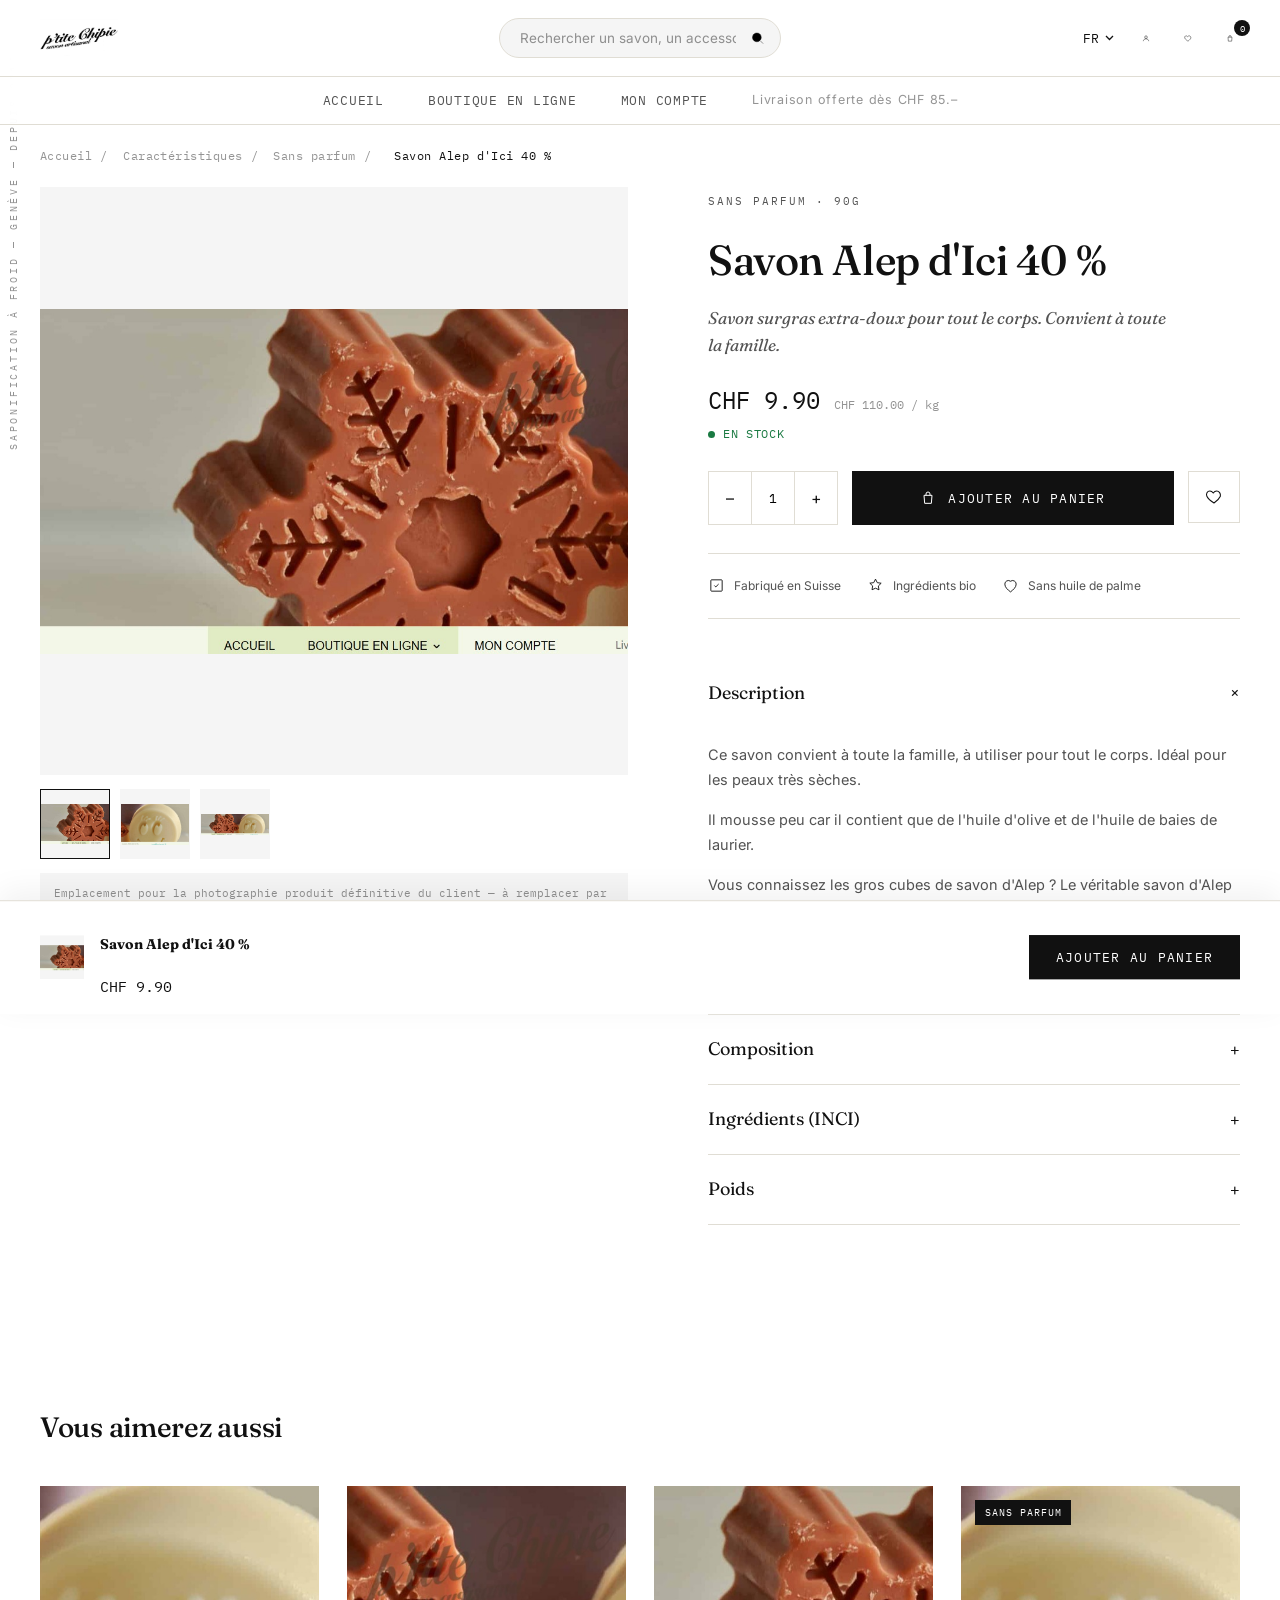
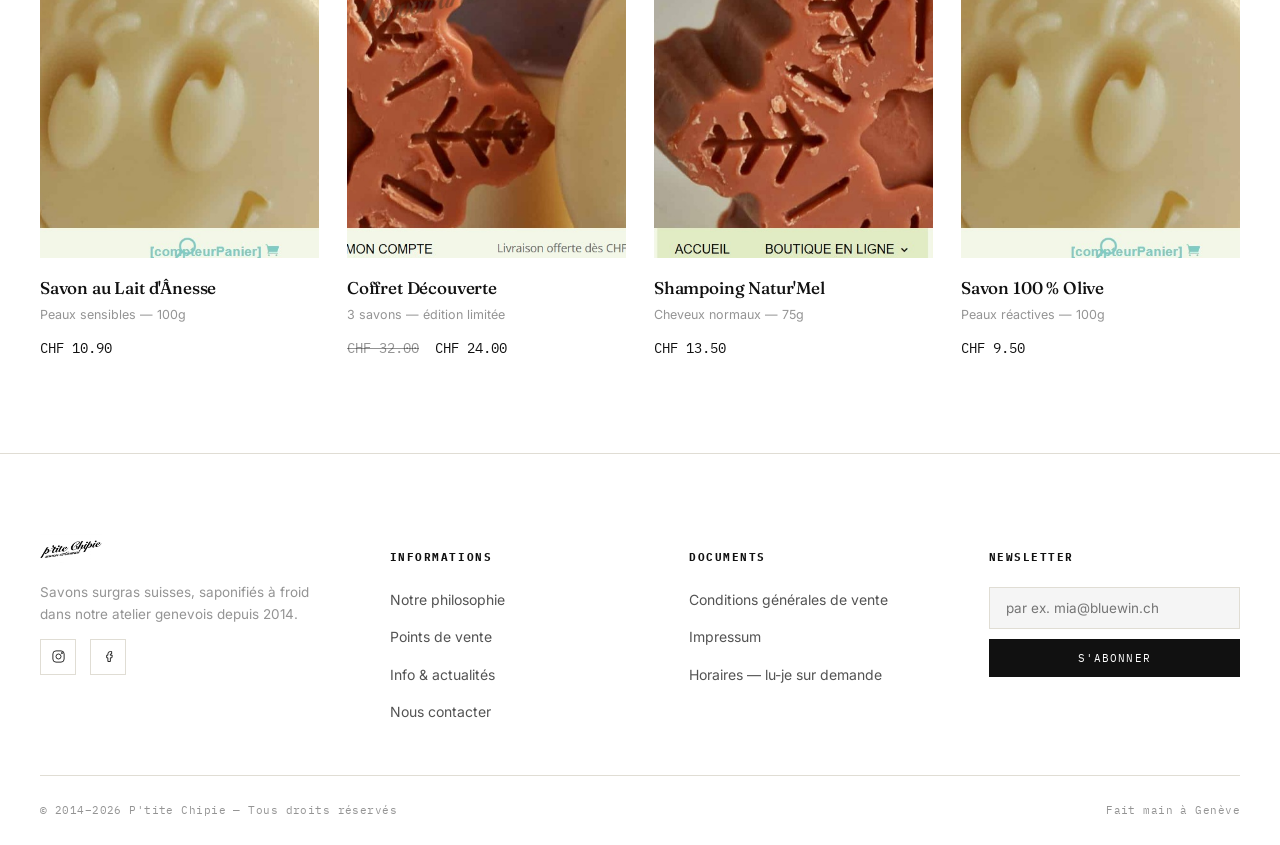
==== produit.html @ 365baeb0 "Add files via upload" ====
<!DOCTYPE html>
<html lang="fr">
<head>
<meta charset="UTF-8">
<meta name="viewport" content="width=device-width, initial-scale=1.0">
<title>Savon Alep d'Ici 40 % — P'tite Chipie</title>
<meta name="description" content="Savon surgras extra-doux pour tout le corps. Saponifié à froid, huile d'olive et huile de baies de laurier biologiques.">
<link rel="preconnect" href="https://fonts.googleapis.com">
<link href="https://fonts.googleapis.com/css2?family=Fraunces:ital,opsz,wght@0,9..144,300;0,9..144,500;0,9..144,600;1,9..144,400;1,9..144,500&family=Inter:wght@300;400;500;600&family=IBM+Plex+Mono:wght@400;500&display=swap" rel="stylesheet">
<link rel="stylesheet" href="style.css">
</head>
<body>

<div class="atelier-rail"><span>Saponification à froid — Genève — Depuis 2014</span></div>

<!-- ============ HEADER ============ -->
<header class="site-header">
  <div class="header-top">
    <a href="index.html" class="logo-link">
      <img src="assets/logo.jpg" alt="P'tite Chipie — savon artisanal">
    </a>

    <div class="header-search">
      <input type="text" placeholder="Rechercher un savon, un accessoire…">
      <svg viewBox="0 0 24 24"><circle cx="11" cy="11" r="7"/><line x1="21" y1="21" x2="16.65" y2="16.65"/></svg>
    </div>

    <div class="header-actions">
      <div class="lang-select">
        <button type="button"><span class="lang-current">FR</span>
          <svg width="9" height="6" viewBox="0 0 9 6" fill="none"><path d="M1 1L4.5 4.5L8 1" stroke="currentColor" stroke-width="1.3"/></svg>
        </button>
        <ul>
          <li><a href="#">FR</a></li>
          <li><a href="#">EN</a></li>
          <li><a href="#">DE</a></li>
        </ul>
      </div>
      <button class="icon-btn" aria-label="Mon compte">
        <svg viewBox="0 0 24 24"><circle cx="12" cy="8" r="4"/><path d="M4 20c0-4.4 3.6-7 8-7s8 2.6 8 7"/></svg>
      </button>
      <button class="icon-btn" aria-label="Liste de souhaits">
        <svg viewBox="0 0 24 24"><path d="M12 20s-7.5-4.5-9.5-9C1 7.5 3 4 6.5 4c2 0 3.5 1.2 4.5 2.6C12 5.2 13.5 4 15.5 4 19 4 21 7.5 20.5 11 18.5 15.5 12 20 12 20z"/></svg>
      </button>
      <button class="icon-btn" aria-label="Panier">
        <svg viewBox="0 0 24 24"><path d="M6 8h12l-1 12H7L6 8z"/><path d="M9 8V6a3 3 0 0 1 6 0v2"/></svg>
        <span class="cart-count">0</span>
      </button>
    </div>
  </div>

  <nav class="header-nav">
    <ul>
      <li><a href="index.html">Accueil</a></li>
      <li class="has-dropdown">
        <a href="#">Boutique en ligne</a>
        <div class="dropdown">
          <a href="#">Les savons</a>
          <a href="#">Les accessoires</a>
          <a href="#">Natur'Mel</a>
          <a href="#">Coffrets &amp; bons cadeaux</a>
        </div>
      </li>
      <li><a href="#">Mon compte</a></li>
      <li><a href="#" style="text-transform:none;font-family:var(--sans);color:var(--ink-45)">Livraison offerte dès CHF 85.–</a></li>
    </ul>
  </nav>
</header>

<div class="wrap">
  <div class="breadcrumb">
    <a href="index.html">Accueil</a><span>/</span>
    <a href="#">Caractéristiques</a><span>/</span>
    <a href="#">Sans parfum</a><span>/</span>
    <span style="color:var(--ink)">Savon Alep d'Ici 40 %</span>
  </div>

  <!-- ============ PRODUCT ============ -->
  <div class="pdp">
    <div class="pdp-gallery">
      <div class="pdp-gallery-main">
        <img src="assets/banner_left.jpg" alt="Savon Alep d'Ici 40%">
      </div>
      <div class="pdp-thumbs">
        <button class="active"><img src="assets/banner_left.jpg" alt=""></button>
        <button><img src="assets/banner_right.jpg" alt=""></button>
        <button><img src="assets/banner_full.jpg" alt=""></button>
      </div>
      <p class="small-note" style="margin-top:14px;text-align:left;padding:12px 14px;">Emplacement pour la photographie produit définitive du client — à remplacer par les visuels haute résolution du savon Alep d'Ici 40&nbsp;%.</p>
    </div>

    <div class="pdp-info">
      <span class="eyebrow">Sans parfum · 90g</span>
      <h1 style="margin-top:14px;">Savon Alep d'Ici 40&nbsp;%</h1>
      <p class="pdp-tagline">Savon surgras extra-doux pour tout le corps. Convient à toute la famille.</p>

      <div class="pdp-price-row">
        <span class="pdp-price">CHF 9.90</span>
        <span class="pdp-kg">CHF 110.00 / kg</span>
      </div>
      <div class="pdp-stock"><i></i> En stock</div>

      <div class="qty-row">
        <div class="qty-stepper">
          <button type="button" class="minus" aria-label="Diminuer">–</button>
          <input type="text" value="1" inputmode="numeric" aria-label="Quantité">
          <button type="button" class="plus" aria-label="Augmenter">+</button>
        </div>
        <button class="add-to-cart">
          <svg width="16" height="16" viewBox="0 0 24 24" fill="none" stroke="currentColor" stroke-width="1.5"><path d="M6 8h12l-1 12H7L6 8z"/><path d="M9 8V6a3 3 0 0 1 6 0v2"/></svg>
          Ajouter au panier
        </button>
        <button class="wishlist-btn" aria-label="Ajouter aux favoris">
          <svg viewBox="0 0 24 24"><path d="M12 20s-7.5-4.5-9.5-9C1 7.5 3 4 6.5 4c2 0 3.5 1.2 4.5 2.6C12 5.2 13.5 4 15.5 4 19 4 21 7.5 20.5 11 18.5 15.5 12 20 12 20z"/></svg>
        </button>
      </div>

      <div class="reassurance">
        <div><svg viewBox="0 0 24 24"><rect x="4" y="4" width="16" height="16" rx="1"/><path d="M9 12l2 2 4-4"/></svg> Fabriqué en Suisse</div>
        <div><svg viewBox="0 0 24 24"><path d="M12 3l2.5 5 5.5.8-4 3.9.9 5.4L12 15.8 7.1 18l.9-5.4-4-3.9L9.5 8z"/></svg> Ingrédients bio</div>
        <div><svg viewBox="0 0 24 24"><path d="M12 21c-4-3-8-6.5-8-11a5 5 0 0 1 8-4 5 5 0 0 1 8 4c0 4.5-4 8-8 11z"/></svg> Sans huile de palme</div>
      </div>

      <details class="accordion-item" open>
        <summary>Description<span class="plus">+</span></summary>
        <div class="accordion-body">
          <p>Ce savon convient à toute la famille, à utiliser pour tout le corps. Idéal pour les peaux très sèches.</p>
          <p>Il mousse peu car il contient que de l'huile d'olive et de l'huile de baies de laurier.</p>
          <p>Vous connaissez les gros cubes de savon d'Alep&nbsp;? Le véritable savon d'Alep est issu de la saponification dite au chaudron. Je vous propose un savon «&nbsp;Alep d'ici&nbsp;», qui lui est saponifié à froid et contient toute la glycérine issue de ce mode de fabrication.</p>
        </div>
      </details>

      <details class="accordion-item">
        <summary>Composition<span class="plus">+</span></summary>
        <div class="accordion-body">
          <table>
            <tr><td>Huile d'olive*</td><td>Agriculture biologique</td></tr>
            <tr><td>Huile de baies de laurier*</td><td>Agriculture biologique</td></tr>
          </table>
          <p style="margin-top:10px;font-size:12px;color:var(--ink-45);">*Issu de l'agriculture biologique</p>
        </div>
      </details>

      <details class="accordion-item">
        <summary>Ingrédients (INCI)<span class="plus">+</span></summary>
        <div class="accordion-body">
          <p style="font-family:var(--mono);font-size:13px;">Sodium Olivate, Sodium Laurelate (40%), Aqua, Glycerin.</p>
        </div>
      </details>

      <details class="accordion-item">
        <summary>Poids<span class="plus">+</span></summary>
        <div class="accordion-body">
          <p>90g</p>
        </div>
      </details>
    </div>
  </div>

  <!-- ============ RELATED PRODUCTS ============ -->
  <section class="section-tight">
    <h2 class="related-title">Vous aimerez aussi</h2>
    <div class="product-grid">
      <a class="product-card" href="#">
        <div class="product-media">
          <img src="assets/banner_right.jpg" alt="Savon au lait d'ânesse">
          <div class="product-quickadd">Aperçu rapide</div>
        </div>
        <h3 class="product-title">Savon au Lait d'Ânesse</h3>
        <p class="product-sub">Peaux sensibles — 100g</p>
        <p class="product-price">CHF 10.90</p>
      </a>
      <a class="product-card" href="#">
        <div class="product-media">
          <img src="assets/banner_full.jpg" alt="Coffret découverte">
          <div class="product-quickadd">Aperçu rapide</div>
        </div>
        <h3 class="product-title">Coffret Découverte</h3>
        <p class="product-sub">3 savons — édition limitée</p>
        <p class="product-price"><span class="was">CHF 32.00</span> CHF 24.00</p>
      </a>
      <a class="product-card" href="#">
        <div class="product-media">
          <img src="assets/banner_left.jpg" alt="Shampoing solide Natur'Mel">
          <div class="product-quickadd">Aperçu rapide</div>
        </div>
        <h3 class="product-title">Shampoing Natur'Mel</h3>
        <p class="product-sub">Cheveux normaux — 75g</p>
        <p class="product-price">CHF 13.50</p>
      </a>
      <a class="product-card" href="#">
        <div class="product-media">
          <span class="product-badge">Sans parfum</span>
          <img src="assets/banner_right.jpg" alt="Savon 100% olive">
          <div class="product-quickadd">Aperçu rapide</div>
        </div>
        <h3 class="product-title">Savon 100&nbsp;% Olive</h3>
        <p class="product-sub">Peaux réactives — 100g</p>
        <p class="product-price">CHF 9.50</p>
      </a>
    </div>
  </section>
</div>

<!-- ============ FOOTER ============ -->
<footer class="site-footer">
  <div class="wrap">
    <div class="footer-grid">
      <div class="footer-brand">
        <img src="assets/logo.jpg" alt="P'tite Chipie">
        <p>Savons surgras suisses, saponifiés à froid dans notre atelier genevois depuis 2014.</p>
        <div class="footer-social">
          <a href="https://www.instagram.com/ptitechipie_savonnerie/" aria-label="Instagram"><svg viewBox="0 0 24 24"><rect x="3" y="3" width="18" height="18" rx="5"/><circle cx="12" cy="12" r="4"/><circle cx="17.5" cy="6.5" r="1"/></svg></a>
          <a href="https://www.facebook.com/Ptite-Chipie-Les-savons-487684641408718/" aria-label="Facebook"><svg viewBox="0 0 24 24"><path d="M15 8h2V4h-2a4 4 0 0 0-4 4v2H9v4h2v6h4v-6h2.5l.5-4H15V8z"/></svg></a>
        </div>
      </div>

      <div class="footer-col">
        <h4>Informations</h4>
        <ul>
          <li><a href="#">Notre philosophie</a></li>
          <li><a href="#">Points de vente</a></li>
          <li><a href="#">Info &amp; actualités</a></li>
          <li><a href="#">Nous contacter</a></li>
        </ul>
      </div>

      <div class="footer-col">
        <h4>Documents</h4>
        <ul>
          <li><a href="#">Conditions générales de vente</a></li>
          <li><a href="#">Impressum</a></li>
          <li><a href="#">Horaires — lu-je sur demande</a></li>
        </ul>
      </div>

      <div class="footer-col">
        <h4>Newsletter</h4>
        <div class="footer-newsletter">
          <input type="email" placeholder="par ex. mia@bluewin.ch">
          <button>S'abonner</button>
        </div>
      </div>
    </div>

    <div class="footer-bottom">
      <span>© 2014–2026 P'tite Chipie — Tous droits réservés</span>
      <span>Fait main à Genève</span>
    </div>
  </div>
</footer>

<!-- Sticky add-to-cart bar (appears once the main button scrolls out of view) -->
<div class="pdp-sticky-bar">
  <div class="info">
    <img src="assets/banner_left.jpg" alt="">
    <div>
      <h4>Savon Alep d'Ici 40&nbsp;%</h4>
      <span class="pdp-price">CHF 9.90</span>
    </div>
  </div>
  <button class="add-to-cart">Ajouter au panier</button>
</div>

<script src="script.js"></script>
</body>
</html>
---- style.css ----
/* ============================================================
   P'TITE CHIPIE — PREMIUM EDITORIAL REDESIGN
   Design tokens
   ============================================================ */
:root{
  --paper:#ffffff;
  --ink:#111111;
  --ink-70:rgba(17,17,17,.72);
  --ink-45:rgba(17,17,17,.45);
  --stone:#f5f5f5;
  --clay:#e9e2d3;      /* warm neutral drawn from the soap photography — used sparingly */
  --line:#e0ddd4;
  --line-strong:#111111;
  --radius:2px;
  --serif:'Fraunces', serif;
  --sans:'Inter', sans-serif;
  --mono:'IBM Plex Mono', monospace;
  --ease:cubic-bezier(.65,0,.35,1);
}

*{box-sizing:border-box;}
html{scroll-behavior:smooth;}
body{
  margin:0;
  font-family:var(--sans);
  color:var(--ink);
  background:var(--paper);
  -webkit-font-smoothing:antialiased;
  font-size:16px;
  line-height:1.6;
}
img{max-width:100%;display:block;}
a{color:inherit;text-decoration:none;}
button{font-family:inherit;cursor:pointer;}
:focus-visible{outline:2px solid var(--ink);outline-offset:3px;}

.eyebrow{
  font-family:var(--mono);
  font-size:11px;
  letter-spacing:.18em;
  text-transform:uppercase;
  color:var(--ink-70);
}

h1,h2,h3{font-family:var(--serif);font-weight:500;margin:0;letter-spacing:-.01em;}
.italic{font-style:italic;font-weight:400;}

.wrap{
  max-width:1320px;
  margin:0 auto;
  padding:0 40px;
}

/* ============================================================
   SIGNATURE ELEMENT — the vertical atelier rail
   A recurring identity mark unique to this redesign: a mono
   ledger strip running down the left margin, referencing the
   real production method and origin. Appears on every page.
   ============================================================ */
.atelier-rail{
  position:fixed;
  left:14px;
  top:0;
  height:100vh;
  display:flex;
  align-items:center;
  z-index:40;
  pointer-events:none;
}
.atelier-rail span{
  font-family:var(--mono);
  font-size:10px;
  letter-spacing:.28em;
  text-transform:uppercase;
  color:var(--ink-45);
  white-space:nowrap;
  transform:rotate(-90deg);
  transform-origin:left center;
}
@media (max-width:960px){
  .atelier-rail{display:none;}
}

/* ============================================================
   HEADER
   ============================================================ */
.site-header{
  position:sticky;
  top:0;
  z-index:50;
  background:rgba(255,255,255,.92);
  backdrop-filter:blur(10px);
  border-bottom:1px solid var(--line);
}
.header-top{
  display:grid;
  grid-template-columns:1fr auto 1fr;
  align-items:center;
  gap:24px;
  padding:18px 40px;
  max-width:1320px;
  margin:0 auto;
}
.logo-link{justify-self:start;}
.logo-link img{
  height:38px;
  width:auto;
  mix-blend-mode:multiply;
}
.header-search{
  justify-self:center;
  width:100%;
  max-width:480px;
  position:relative;
}
.header-search input{
  width:100%;
  border:1px solid var(--line);
  background:var(--stone);
  border-radius:999px;
  padding:11px 44px 11px 20px;
  font-family:var(--sans);
  font-size:13.5px;
  color:var(--ink);
  transition:border-color .25s var(--ease), background .25s var(--ease);
}
.header-search input::placeholder{color:var(--ink-45);}
.header-search input:focus{border-color:var(--ink);background:var(--paper);}
.header-search svg{
  position:absolute;
  right:16px;
  top:50%;
  transform:translateY(-50%);
  width:15px;height:15px;
  stroke:var(--ink-70);
  pointer-events:none;
}
.header-actions{
  justify-self:end;
  display:flex;
  align-items:center;
  gap:22px;
}
.lang-select{
  position:relative;
  font-family:var(--mono);
  font-size:11px;
  letter-spacing:.1em;
}
.lang-select button{
  background:none;border:none;color:var(--ink);
  display:flex;align-items:center;gap:6px;
  padding:6px 0;
}
.lang-select ul{
  list-style:none;margin:0;padding:8px 0;
  position:absolute;top:100%;right:0;
  background:var(--paper);border:1px solid var(--line);
  min-width:70px;
  display:none;
}
.lang-select.open ul{display:block;}
.lang-select li a{display:block;padding:6px 14px;}
.lang-select li a:hover{background:var(--stone);}
.icon-btn{
  position:relative;
  background:none;border:none;
  display:flex;align-items:center;justify-content:center;
  width:20px;height:20px;
  color:var(--ink);
}
.icon-btn svg{width:19px;height:19px;stroke:var(--ink);fill:none;stroke-width:1.4;}
.cart-count{
  position:absolute;top:-8px;right:-10px;
  background:var(--ink);color:var(--paper);
  font-family:var(--mono);font-size:9px;
  width:16px;height:16px;border-radius:50%;
  display:flex;align-items:center;justify-content:center;
}
.header-nav{
  border-top:1px solid var(--line);
}
.header-nav ul{
  list-style:none;margin:0;padding:0;
  display:flex;justify-content:center;gap:44px;
  max-width:1320px;margin:0 auto;
}
.header-nav > ul > li{position:relative;}
.header-nav a{
  display:block;
  padding:13px 0;
  font-size:12.5px;
  letter-spacing:.06em;
  text-transform:uppercase;
  font-family:var(--mono);
  color:var(--ink-70);
  border-bottom:1px solid transparent;
  transition:color .2s, border-color .2s;
}
.header-nav a:hover, .header-nav li:hover > a{color:var(--ink);border-color:var(--ink);}
.has-dropdown .dropdown{
  display:none;
  position:absolute;top:100%;left:50%;
  transform:translateX(-50%);
  background:var(--paper);
  border:1px solid var(--line);
  min-width:210px;
  padding:10px 0;
  box-shadow:0 18px 40px rgba(17,17,17,.08);
}
.has-dropdown:hover .dropdown{display:block;}
.dropdown a{
  padding:9px 22px;
  text-transform:none;
  font-family:var(--sans);
  font-size:14px;
  letter-spacing:0;
}
.dropdown a:hover{background:var(--stone);border-color:transparent;}

/* ============================================================
   HERO SLIDER
   ============================================================ */
.hero{
  position:relative;
  height:88vh;
  min-height:560px;
  overflow:hidden;
  background:var(--ink);
}
.hero-slide{
  position:absolute;inset:0;
  opacity:0;
  transition:opacity 1.1s var(--ease);
}
.hero-slide.active{opacity:1;}
.hero-slide img{
  width:100%;height:100%;object-fit:cover;
  filter:saturate(1.02);
}
.hero::after{
  content:'';
  position:absolute;inset:0;
  background:linear-gradient(0deg, rgba(17,17,17,.55) 0%, rgba(17,17,17,.05) 45%, rgba(17,17,17,0) 60%);
  pointer-events:none;
}
.hero-content{
  position:absolute;
  left:0;right:0;bottom:0;
  padding:0 40px 64px;
  color:var(--paper);
  z-index:5;
  max-width:1320px;
  margin:0 auto;
}
.hero-content .eyebrow{color:rgba(255,255,255,.75);margin-bottom:18px;}
.hero-content h1{
  font-size:clamp(38px, 6vw, 78px);
  color:var(--paper);
  max-width:14ch;
  line-height:1.02;
}
.hero-cta{
  margin-top:32px;
  display:inline-flex;
  align-items:center;
  gap:12px;
}
.btn{
  display:inline-flex;align-items:center;gap:10px;
  background:var(--ink);color:var(--paper);
  padding:15px 30px;
  font-family:var(--mono);font-size:12px;letter-spacing:.12em;text-transform:uppercase;
  border:1px solid var(--ink);
  transition:background .25s var(--ease), color .25s var(--ease);
}
.btn:hover{background:transparent;color:var(--paper);}
.btn-outline{
  background:transparent;color:var(--ink);border:1px solid var(--ink);
}
.btn-outline:hover{background:var(--ink);color:var(--paper);}
.btn-light{background:var(--paper);color:var(--ink);border-color:var(--paper);}
.btn-light:hover{background:transparent;color:var(--paper);}

.hero-arrows{
  position:absolute;
  bottom:64px;right:40px;
  display:flex;gap:10px;
  z-index:6;
}
.hero-arrow{
  width:46px;height:46px;
  border:1px solid rgba(255,255,255,.5);
  background:rgba(255,255,255,.05);
  color:var(--paper);
  display:flex;align-items:center;justify-content:center;
  transition:background .2s, border-color .2s;
}
.hero-arrow:hover{background:rgba(255,255,255,.18);border-color:var(--paper);}
.hero-arrow svg{width:16px;height:16px;stroke:var(--paper);fill:none;stroke-width:1.5;}

.hero-dots{
  position:absolute;
  left:40px;bottom:70px;
  display:flex;gap:9px;
  z-index:6;
}
.hero-dots button{
  width:26px;height:2px;background:rgba(255,255,255,.35);border:none;padding:0;
  transition:background .2s;
}
.hero-dots button.active{background:var(--paper);}

/* ============================================================
   SECTION SCAFFOLDING
   ============================================================ */
.section{padding:120px 0;}
.section-tight{padding:80px 0;}
.section-head{
  display:flex;
  justify-content:space-between;
  align-items:flex-end;
  gap:40px;
  margin-bottom:56px;
  border-bottom:1px solid var(--line);
  padding-bottom:28px;
}
.section-head h2{font-size:clamp(28px,3.4vw,44px);}
.section-head .eyebrow{margin-bottom:14px;display:block;}

/* CATEGORY GRID */
.cat-grid{
  display:grid;
  grid-template-columns:repeat(3,1fr);
  gap:2px;
  background:var(--line);
}
.cat-card{
  background:var(--paper);
  position:relative;
  overflow:hidden;
  aspect-ratio:4/5;
  display:flex;flex-direction:column;justify-content:flex-end;
}
.cat-card img{
  position:absolute;inset:0;width:100%;height:100%;object-fit:cover;
  filter:grayscale(.55) contrast(1.03);
  transition:transform .8s var(--ease), filter .6s var(--ease);
}
.cat-card:hover img{transform:scale(1.06);filter:grayscale(0) contrast(1.03);}
.cat-card::before{
  content:'';
  position:absolute;inset:0;
  background:linear-gradient(0deg, rgba(17,17,17,.7) 0%, rgba(17,17,17,0) 55%);
  z-index:1;
}
.cat-card-body{
  position:relative;z-index:2;
  padding:26px;
  color:var(--paper);
}
.cat-card-body .eyebrow{color:rgba(255,255,255,.7);margin-bottom:8px;}
.cat-card-body h3{color:var(--paper);font-size:23px;margin-bottom:6px;}
.cat-card-body p{margin:0;font-size:13.5px;color:rgba(255,255,255,.78);max-width:26ch;}
.cat-card-arrow{
  position:absolute;top:22px;right:22px;z-index:2;
  width:34px;height:34px;border-radius:50%;
  border:1px solid rgba(255,255,255,.6);
  display:flex;align-items:center;justify-content:center;
  opacity:0;transform:translate(-4px,4px);
  transition:opacity .3s, transform .3s;
}
.cat-card:hover .cat-card-arrow{opacity:1;transform:translate(0,0);}
.cat-card-arrow svg{width:13px;height:13px;stroke:var(--paper);fill:none;stroke-width:1.6;}
@media (max-width:900px){
  .cat-grid{grid-template-columns:repeat(2,1fr);}
}
@media (max-width:560px){
  .cat-grid{grid-template-columns:1fr;}
}

/* ABOUT / EDITORIAL */
.about{
  display:grid;
  grid-template-columns:.9fr 1.1fr;
  gap:80px;
  align-items:center;
}
.about-media{position:relative;}
.about-media img{width:100%;height:auto;aspect-ratio:3/4;object-fit:cover;}
.about-media .tag{
  position:absolute;left:-1px;bottom:24px;
  background:var(--ink);color:var(--paper);
  font-family:var(--mono);font-size:10.5px;letter-spacing:.14em;text-transform:uppercase;
  padding:9px 16px;
}
.about-copy p{color:var(--ink-70);font-size:16px;margin:0 0 20px;}
.about-copy p:first-of-type{
  font-size:15px;
}
.pull-quote{
  font-family:var(--serif);
  font-style:italic;
  font-weight:400;
  font-size:clamp(22px,2.4vw,30px);
  line-height:1.35;
  margin:34px 0;
  color:var(--ink);
  border-left:2px solid var(--ink);
  padding-left:26px;
}
.about-copy details{margin-top:8px;}
.about-copy summary{
  cursor:pointer;font-family:var(--mono);font-size:11.5px;letter-spacing:.12em;
  text-transform:uppercase;color:var(--ink);padding:12px 0;
  border-top:1px solid var(--line);
}
@media (max-width:900px){
  .about{grid-template-columns:1fr;gap:40px;}
}

/* CERTIFICATIONS */
.certs{
  display:grid;
  grid-template-columns:repeat(4,1fr);
  border-top:1px solid var(--line);
  border-bottom:1px solid var(--line);
}
.cert{
  padding:38px 24px;
  text-align:center;
  border-left:1px solid var(--line);
  display:flex;flex-direction:column;align-items:center;gap:14px;
}
.cert:first-child{border-left:none;}
.cert svg{width:30px;height:30px;stroke:var(--ink);fill:none;stroke-width:1.2;}
.cert span{font-family:var(--mono);font-size:11px;letter-spacing:.1em;text-transform:uppercase;color:var(--ink-70);}
@media (max-width:760px){
  .certs{grid-template-columns:repeat(2,1fr);}
  .cert:nth-child(3){border-left:none;}
}

/* PRODUCTS */
.product-grid{
  display:grid;
  grid-template-columns:repeat(4,1fr);
  gap:36px 28px;
}
.product-card{position:relative;}
.product-media{
  position:relative;
  aspect-ratio:3/4;
  background:var(--stone);
  overflow:hidden;
  margin-bottom:16px;
}
.product-media img{width:100%;height:100%;object-fit:cover;transition:transform .7s var(--ease);}
.product-card:hover .product-media img{transform:scale(1.045);}
.product-quickadd{
  position:absolute;left:14px;right:14px;bottom:14px;
  background:var(--paper);
  padding:12px;
  font-family:var(--mono);font-size:10.5px;letter-spacing:.1em;text-transform:uppercase;
  text-align:center;
  transform:translateY(14px);
  opacity:0;
  transition:transform .3s var(--ease), opacity .3s var(--ease);
  border:1px solid var(--ink);
}
.product-card:hover .product-quickadd{transform:translateY(0);opacity:1;}
.product-badge{
  position:absolute;top:14px;left:14px;
  background:var(--ink);color:var(--paper);
  font-family:var(--mono);font-size:9.5px;letter-spacing:.1em;text-transform:uppercase;
  padding:5px 10px;
}
.product-title{font-family:var(--serif);font-size:17px;margin:0 0 4px;}
.product-sub{font-size:12.5px;color:var(--ink-45);margin:0 0 8px;}
.product-price{font-family:var(--mono);font-size:13.5px;}
.product-price .was{color:var(--ink-45);text-decoration:line-through;margin-right:8px;}
@media (max-width:960px){.product-grid{grid-template-columns:repeat(2,1fr);}}
@media (max-width:560px){.product-grid{grid-template-columns:1fr 1fr;gap:20px 16px;}}

/* INSTAGRAM MASONRY */
.insta-head{
  display:flex;align-items:center;justify-content:space-between;
  margin-bottom:32px;
}
.insta-grid{
  display:grid;
  grid-template-columns:repeat(6,1fr);
  gap:2px;
}
.insta-grid a{
  position:relative;overflow:hidden;aspect-ratio:1/1;
}
.insta-grid img{width:100%;height:100%;object-fit:cover;filter:grayscale(.3);transition:transform .6s var(--ease), filter .4s;}
.insta-grid a:hover img{transform:scale(1.08);filter:grayscale(0);}
.insta-grid a:nth-child(3n+1){grid-row:span 2;}
@media (max-width:900px){.insta-grid{grid-template-columns:repeat(3,1fr);} .insta-grid a:nth-child(3n+1){grid-row:span 1;}}

/* NEWSLETTER STRIP */
.strip{
  background:var(--ink);
  color:var(--paper);
  padding:80px 0;
  text-align:center;
}
.strip h2{color:var(--paper);font-size:clamp(26px,3vw,38px);max-width:16ch;margin:0 auto 14px;}
.strip p{color:rgba(255,255,255,.65);max-width:44ch;margin:0 auto 32px;}
.strip-form{
  display:flex;max-width:420px;margin:0 auto;border:1px solid rgba(255,255,255,.35);
}
.strip-form input{
  flex:1;background:transparent;border:none;color:var(--paper);padding:15px 18px;font-family:var(--sans);
}
.strip-form input::placeholder{color:rgba(255,255,255,.5);}
.strip-form button{
  background:var(--paper);color:var(--ink);border:none;padding:0 22px;
  font-family:var(--mono);font-size:11.5px;letter-spacing:.1em;text-transform:uppercase;
}

/* ============================================================
   FOOTER
   ============================================================ */
.site-footer{background:var(--paper);border-top:1px solid var(--line);}
.footer-grid{
  display:grid;
  grid-template-columns:1.2fr 1fr 1fr 1fr;
  gap:48px;
  padding:80px 0 50px;
}
.footer-brand img{height:30px;mix-blend-mode:multiply;margin-bottom:18px;}
.footer-brand p{color:var(--ink-45);font-size:13.5px;max-width:30ch;}
.footer-col h4{
  font-family:var(--mono);font-size:11px;letter-spacing:.14em;text-transform:uppercase;
  margin-bottom:20px;color:var(--ink);
}
.footer-col ul{list-style:none;margin:0;padding:0;display:flex;flex-direction:column;gap:12px;}
.footer-col a{font-size:14px;color:var(--ink-70);transition:color .2s;}
.footer-col a:hover{color:var(--ink);}
.footer-newsletter input{
  width:100%;border:1px solid var(--line);background:var(--stone);padding:12px 16px;
  font-family:var(--sans);font-size:13.5px;margin-bottom:10px;
}
.footer-newsletter button{
  width:100%;background:var(--ink);color:var(--paper);border:none;padding:12px 16px;
  font-family:var(--mono);font-size:11px;letter-spacing:.1em;text-transform:uppercase;
}
.footer-social{display:flex;gap:14px;margin-top:4px;}
.footer-social a{
  width:36px;height:36px;border:1px solid var(--line);display:flex;align-items:center;justify-content:center;
  transition:background .2s, border-color .2s;
}
.footer-social a:hover{background:var(--ink);border-color:var(--ink);}
.footer-social a:hover svg{stroke:var(--paper);}
.footer-social svg{width:15px;height:15px;stroke:var(--ink);fill:none;stroke-width:1.4;}
.footer-bottom{
  border-top:1px solid var(--line);
  padding:26px 0;
  display:flex;justify-content:space-between;align-items:center;
  font-family:var(--mono);font-size:11px;letter-spacing:.04em;color:var(--ink-45);
}
@media (max-width:900px){
  .footer-grid{grid-template-columns:1fr 1fr;}
}
@media (max-width:560px){
  .footer-grid{grid-template-columns:1fr;}
  .footer-bottom{flex-direction:column;gap:10px;text-align:center;}
}

/* ============================================================
   PRODUCT PAGE
   ============================================================ */
.breadcrumb{
  padding:22px 0;
  font-family:var(--mono);font-size:11.5px;letter-spacing:.04em;color:var(--ink-45);
}
.breadcrumb a:hover{color:var(--ink);}
.breadcrumb span{margin:0 8px;}

.pdp{
  display:grid;
  grid-template-columns:1.05fr .95fr;
  gap:80px;
  padding-bottom:100px;
}
.pdp-gallery-main{
  aspect-ratio:1/1;
  background:var(--stone);
  position:relative;
  overflow:hidden;
  cursor:zoom-in;
}
.pdp-gallery-main img{
  width:100%;height:100%;object-fit:contain;
  transition:transform .5s var(--ease);
}
.pdp-gallery-main:hover img{transform:scale(1.12);}
.pdp-thumbs{display:flex;gap:10px;margin-top:14px;}
.pdp-thumbs button{
  width:70px;height:70px;background:var(--stone);border:1px solid transparent;padding:0;overflow:hidden;
}
.pdp-thumbs button.active{border-color:var(--ink);}
.pdp-thumbs img{width:100%;height:100%;object-fit:contain;}

.pdp-info h1{font-size:clamp(30px,3.4vw,42px);margin-bottom:10px;}
.pdp-tagline{font-family:var(--serif);font-style:italic;color:var(--ink-70);font-size:17px;margin:0 0 22px;max-width:42ch;}
.pdp-price-row{display:flex;align-items:baseline;gap:14px;margin-bottom:6px;}
.pdp-price{font-family:var(--mono);font-size:24px;}
.pdp-kg{font-family:var(--mono);font-size:12px;color:var(--ink-45);}
.pdp-stock{
  display:flex;align-items:center;gap:8px;
  font-family:var(--mono);font-size:11.5px;letter-spacing:.06em;text-transform:uppercase;
  color:#1a7a42;margin-bottom:28px;
}
.pdp-stock i{width:7px;height:7px;border-radius:50%;background:#1a7a42;display:inline-block;}

.qty-row{display:flex;gap:14px;margin-bottom:16px;}
.qty-stepper{
  display:flex;align-items:center;border:1px solid var(--line);
}
.qty-stepper button{background:none;border:none;width:42px;height:52px;font-size:16px;color:var(--ink);}
.qty-stepper input{
  width:44px;text-align:center;border:none;border-left:1px solid var(--line);border-right:1px solid var(--line);
  font-family:var(--mono);height:52px;
}
.add-to-cart{
  flex:1;
  background:var(--ink);color:var(--paper);border:1px solid var(--ink);
  font-family:var(--mono);font-size:12.5px;letter-spacing:.1em;text-transform:uppercase;
  display:flex;align-items:center;justify-content:center;gap:12px;
  transition:background .25s var(--ease);
}
.add-to-cart:hover{background:#000;}
.wishlist-btn{
  width:52px;height:52px;border:1px solid var(--line);background:none;
  display:flex;align-items:center;justify-content:center;
}
.wishlist-btn svg{width:18px;height:18px;stroke:var(--ink);fill:none;stroke-width:1.4;}

.reassurance{
  display:flex;gap:26px;
  margin:28px 0 40px;
  padding:22px 0;
  border-top:1px solid var(--line);
  border-bottom:1px solid var(--line);
}
.reassurance div{display:flex;align-items:center;gap:9px;font-size:12px;color:var(--ink-70);}
.reassurance svg{width:17px;height:17px;stroke:var(--ink);fill:none;stroke-width:1.3;flex-shrink:0;}

.accordion-item{border-bottom:1px solid var(--line);}
.accordion-item summary{
  list-style:none;cursor:pointer;
  display:flex;align-items:center;justify-content:space-between;
  padding:20px 0;
  font-family:var(--serif);font-size:18px;
}
.accordion-item summary::-webkit-details-marker{display:none;}
.accordion-item summary .plus{font-family:var(--mono);font-size:16px;transition:transform .25s;}
.accordion-item[open] summary .plus{transform:rotate(45deg);}
.accordion-body{padding:0 0 26px;color:var(--ink-70);font-size:14.5px;line-height:1.75;}
.accordion-body table{width:100%;border-collapse:collapse;margin-top:6px;}
.accordion-body td{padding:8px 0;border-top:1px solid var(--line);font-size:13.5px;}
.accordion-body td:first-child{color:var(--ink-45);width:40%;font-family:var(--mono);font-size:11.5px;text-transform:uppercase;letter-spacing:.06em;}

.pdp-sticky-bar{
  position:fixed;left:0;right:0;bottom:0;
  background:var(--paper);
  border-top:1px solid var(--line);
  padding:14px 40px;
  display:flex;align-items:center;justify-content:space-between;
  transform:translateY(100%);
  transition:transform .35s var(--ease);
  z-index:60;
  box-shadow:0 -8px 30px rgba(17,17,17,.06);
}
.pdp-sticky-bar.visible{transform:translateY(0);}
.pdp-sticky-bar .info{display:flex;align-items:center;gap:16px;}
.pdp-sticky-bar img{width:44px;height:44px;object-fit:contain;background:var(--stone);}
.pdp-sticky-bar h4{font-size:14px;font-family:var(--serif);}
.pdp-sticky-bar .pdp-price{font-size:15px;}
.pdp-sticky-bar .add-to-cart{padding:13px 26px;flex:none;}

@media (max-width:900px){
  .pdp{grid-template-columns:1fr;gap:36px;}
  .pdp-sticky-bar{padding:12px 20px;}
}

/* related products section reuse .product-grid */
.related-title{font-size:28px;margin-bottom:36px;}

/* utility */
.mt-0{margin-top:0;}
.center{text-align:center;}
.small-note{
  font-family:var(--mono);font-size:11px;color:var(--ink-45);text-align:center;padding:14px 0;
  background:var(--stone);
}
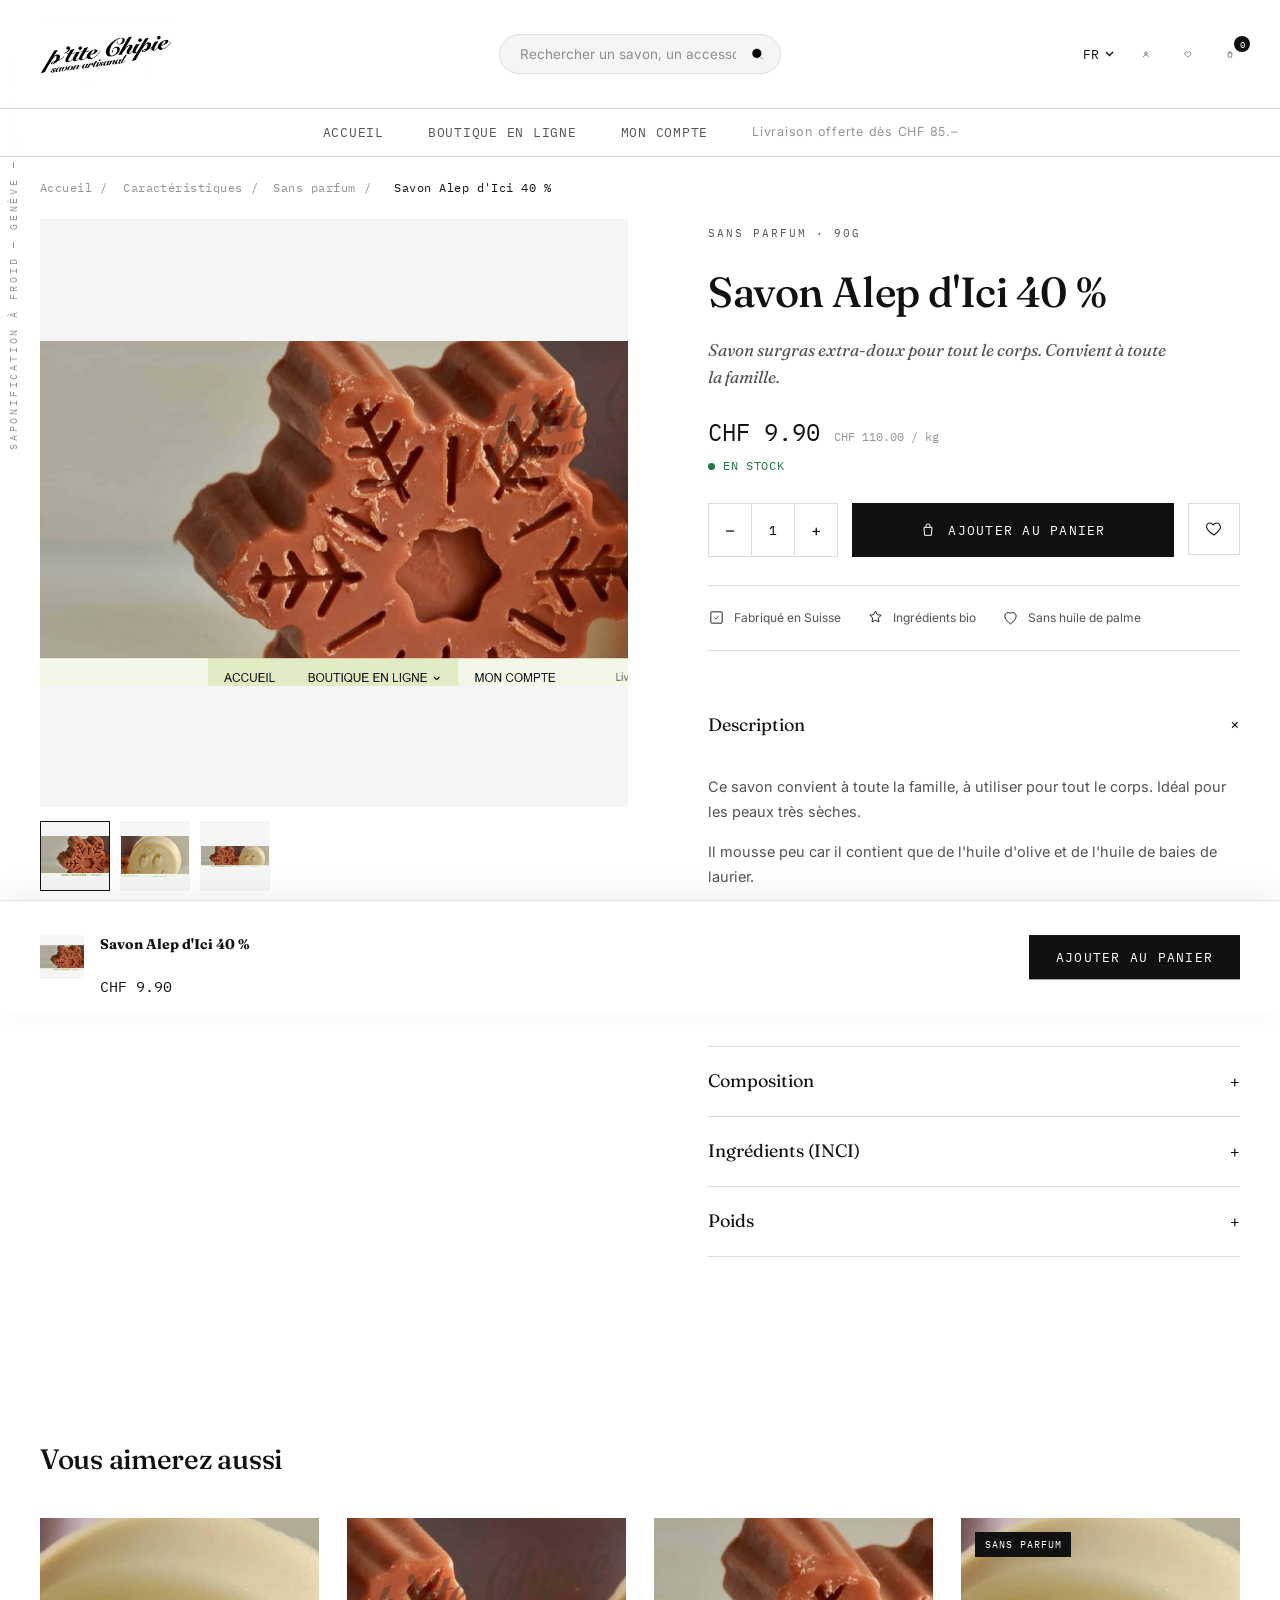
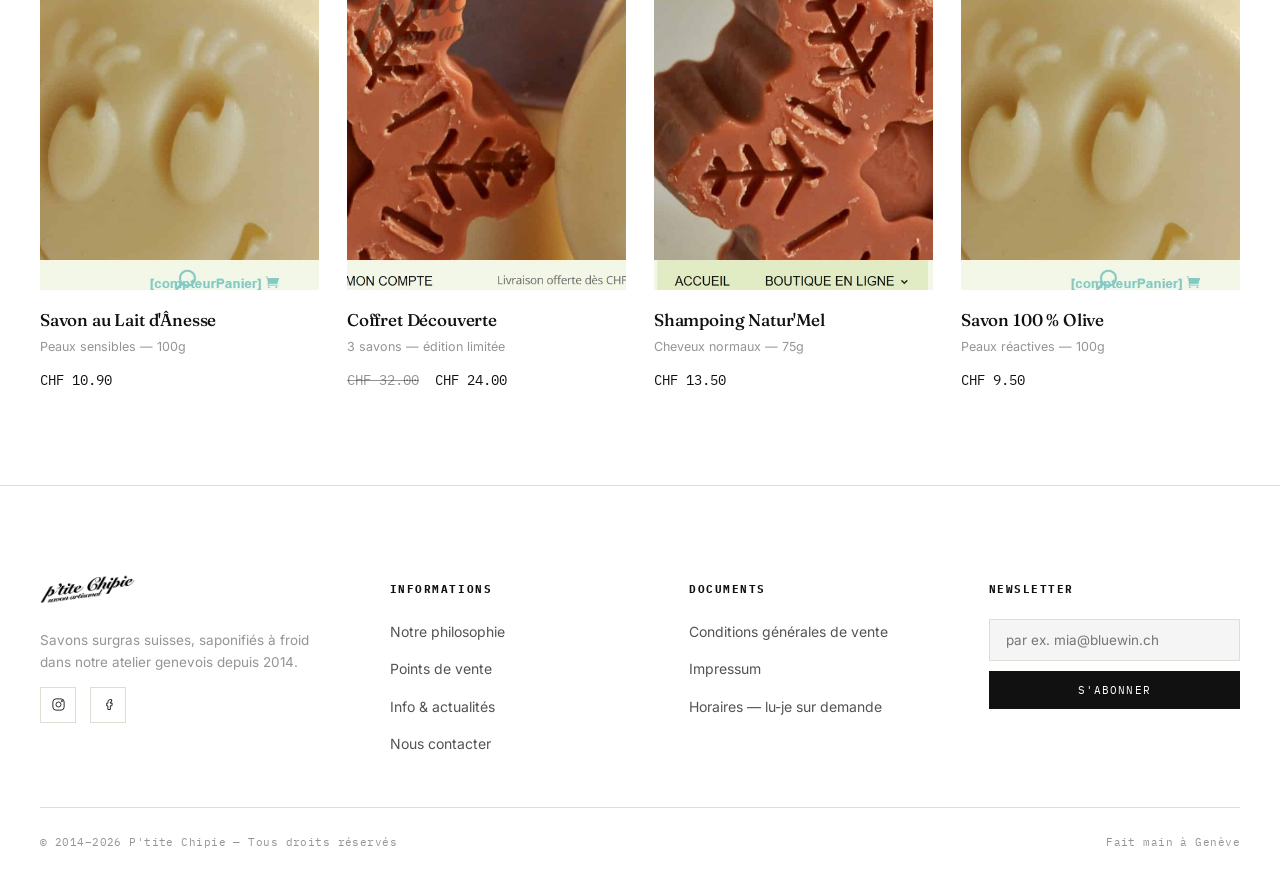
==== commit 23cd8048: "Add files via upload" ====
--- a/produit.html
+++ b/produit.html
@@ -159,10 +159,11 @@
 
   <!-- ============ RELATED PRODUCTS ============ -->
   <section class="section-tight">
-    <h2 class="related-title">Vous aimerez aussi</h2>
-    <div class="product-grid">
-      <a class="product-card" href="#">
-        <div class="product-media">
+    <h2 class="related-title reveal">Vous aimerez aussi</h2>
+    <div class="product-grid reveal-group">
+      <a class="product-card reveal" href="#">
+        <div class="product-media">
+          <button class="product-wishlist" aria-label="Ajouter aux favoris" onclick="event.preventDefault()"><svg viewBox="0 0 24 24"><path d="M12 20s-7.5-4.5-9.5-9C1 7.5 3 4 6.5 4c2 0 3.5 1.2 4.5 2.6C12 5.2 13.5 4 15.5 4 19 4 21 7.5 20.5 11 18.5 15.5 12 20 12 20z"/></svg></button>
           <img src="assets/banner_right.jpg" alt="Savon au lait d'ânesse">
           <div class="product-quickadd">Aperçu rapide</div>
         </div>
@@ -170,8 +171,9 @@
         <p class="product-sub">Peaux sensibles — 100g</p>
         <p class="product-price">CHF 10.90</p>
       </a>
-      <a class="product-card" href="#">
-        <div class="product-media">
+      <a class="product-card reveal" href="#">
+        <div class="product-media">
+          <button class="product-wishlist" aria-label="Ajouter aux favoris" onclick="event.preventDefault()"><svg viewBox="0 0 24 24"><path d="M12 20s-7.5-4.5-9.5-9C1 7.5 3 4 6.5 4c2 0 3.5 1.2 4.5 2.6C12 5.2 13.5 4 15.5 4 19 4 21 7.5 20.5 11 18.5 15.5 12 20 12 20z"/></svg></button>
           <img src="assets/banner_full.jpg" alt="Coffret découverte">
           <div class="product-quickadd">Aperçu rapide</div>
         </div>
@@ -179,8 +181,9 @@
         <p class="product-sub">3 savons — édition limitée</p>
         <p class="product-price"><span class="was">CHF 32.00</span> CHF 24.00</p>
       </a>
-      <a class="product-card" href="#">
-        <div class="product-media">
+      <a class="product-card reveal" href="#">
+        <div class="product-media">
+          <button class="product-wishlist" aria-label="Ajouter aux favoris" onclick="event.preventDefault()"><svg viewBox="0 0 24 24"><path d="M12 20s-7.5-4.5-9.5-9C1 7.5 3 4 6.5 4c2 0 3.5 1.2 4.5 2.6C12 5.2 13.5 4 15.5 4 19 4 21 7.5 20.5 11 18.5 15.5 12 20 12 20z"/></svg></button>
           <img src="assets/banner_left.jpg" alt="Shampoing solide Natur'Mel">
           <div class="product-quickadd">Aperçu rapide</div>
         </div>
@@ -188,8 +191,9 @@
         <p class="product-sub">Cheveux normaux — 75g</p>
         <p class="product-price">CHF 13.50</p>
       </a>
-      <a class="product-card" href="#">
-        <div class="product-media">
+      <a class="product-card reveal" href="#">
+        <div class="product-media">
+          <button class="product-wishlist" aria-label="Ajouter aux favoris" onclick="event.preventDefault()"><svg viewBox="0 0 24 24"><path d="M12 20s-7.5-4.5-9.5-9C1 7.5 3 4 6.5 4c2 0 3.5 1.2 4.5 2.6C12 5.2 13.5 4 15.5 4 19 4 21 7.5 20.5 11 18.5 15.5 12 20 12 20z"/></svg></button>
           <span class="product-badge">Sans parfum</span>
           <img src="assets/banner_right.jpg" alt="Savon 100% olive">
           <div class="product-quickadd">Aperçu rapide</div>
--- a/style.css
+++ b/style.css
@@ -97,16 +97,18 @@
   grid-template-columns:1fr auto 1fr;
   align-items:center;
   gap:24px;
-  padding:18px 40px;
+  padding:22px 40px;
   max-width:1320px;
   margin:0 auto;
 }
 .logo-link{justify-self:start;}
 .logo-link img{
-  height:38px;
+  height:64px;
   width:auto;
   mix-blend-mode:multiply;
-}
+  transition:opacity .2s var(--ease);
+}
+.logo-link:hover img{opacity:.75;}
 .header-search{
   justify-self:center;
   width:100%;
@@ -260,6 +262,15 @@
   max-width:14ch;
   line-height:1.02;
 }
+.hero-desc{
+  font-family:var(--sans);
+  font-weight:300;
+  font-size:16px;
+  line-height:1.6;
+  color:rgba(255,255,255,.82);
+  max-width:42ch;
+  margin:20px 0 0;
+}
 .hero-cta{
   margin-top:32px;
   display:inline-flex;
@@ -272,32 +283,34 @@
   padding:15px 30px;
   font-family:var(--mono);font-size:12px;letter-spacing:.12em;text-transform:uppercase;
   border:1px solid var(--ink);
-  transition:background .25s var(--ease), color .25s var(--ease);
-}
-.btn:hover{background:transparent;color:var(--paper);}
+  transition:background .25s var(--ease), color .25s var(--ease), transform .25s var(--ease), box-shadow .25s var(--ease);
+}
+.btn:hover{background:transparent;color:var(--paper);transform:translateY(-2px);box-shadow:0 10px 24px rgba(0,0,0,.18);}
 .btn-outline{
   background:transparent;color:var(--ink);border:1px solid var(--ink);
 }
-.btn-outline:hover{background:var(--ink);color:var(--paper);}
+.btn-outline:hover{background:var(--ink);color:var(--paper);box-shadow:0 10px 24px rgba(17,17,17,.16);}
 .btn-light{background:var(--paper);color:var(--ink);border-color:var(--paper);}
-.btn-light:hover{background:transparent;color:var(--paper);}
+.btn-light:hover{background:transparent;color:var(--paper);box-shadow:0 10px 24px rgba(0,0,0,.22);}
 
 .hero-arrows{
   position:absolute;
   bottom:64px;right:40px;
-  display:flex;gap:10px;
+  display:flex;gap:12px;
   z-index:6;
 }
 .hero-arrow{
-  width:46px;height:46px;
-  border:1px solid rgba(255,255,255,.5);
-  background:rgba(255,255,255,.05);
+  width:52px;height:52px;
+  border-radius:50%;
+  border:1px solid rgba(255,255,255,.45);
+  background:rgba(255,255,255,.06);
+  backdrop-filter:blur(6px);
   color:var(--paper);
   display:flex;align-items:center;justify-content:center;
-  transition:background .2s, border-color .2s;
-}
-.hero-arrow:hover{background:rgba(255,255,255,.18);border-color:var(--paper);}
-.hero-arrow svg{width:16px;height:16px;stroke:var(--paper);fill:none;stroke-width:1.5;}
+  transition:background .3s var(--ease), border-color .3s var(--ease), transform .3s var(--ease);
+}
+.hero-arrow:hover{background:rgba(255,255,255,.2);border-color:var(--paper);transform:scale(1.06);}
+.hero-arrow svg{width:15px;height:15px;stroke:var(--paper);fill:none;stroke-width:1.4;}
 
 .hero-dots{
   position:absolute;
@@ -310,6 +323,32 @@
   transition:background .2s;
 }
 .hero-dots button.active{background:var(--paper);}
+
+/* ============================================================
+   SOCIAL PROOF STRIP (below hero)
+   ============================================================ */
+.social-proof{
+  border-bottom:1px solid var(--line);
+  background:var(--paper);
+}
+.social-proof .wrap{
+  display:flex;
+  flex-wrap:wrap;
+  justify-content:space-between;
+  align-items:center;
+  gap:14px 32px;
+  padding:22px 40px;
+}
+.social-proof-item{
+  display:flex;align-items:center;gap:10px;
+  font-family:var(--mono);font-size:11px;letter-spacing:.08em;text-transform:uppercase;
+  color:var(--ink-70);white-space:nowrap;
+}
+.social-proof-item svg{width:15px;height:15px;stroke:var(--ink);fill:none;stroke-width:1.4;flex-shrink:0;}
+.social-proof-item b{color:var(--ink);font-weight:500;}
+@media (max-width:900px){
+  .social-proof .wrap{justify-content:center;text-align:center;}
+}
 
 /* ============================================================
    SECTION SCAFFOLDING
@@ -358,7 +397,9 @@
   position:relative;z-index:2;
   padding:26px;
   color:var(--paper);
-}
+  transition:transform .45s var(--ease);
+}
+.cat-card:hover .cat-card-body{transform:translateY(-6px);}
 .cat-card-body .eyebrow{color:rgba(255,255,255,.7);margin-bottom:8px;}
 .cat-card-body h3{color:var(--paper);font-size:23px;margin-bottom:6px;}
 .cat-card-body p{margin:0;font-size:13.5px;color:rgba(255,255,255,.78);max-width:26ch;}
@@ -431,10 +472,16 @@
   text-align:center;
   border-left:1px solid var(--line);
   display:flex;flex-direction:column;align-items:center;gap:14px;
-}
+  transition:background .3s var(--ease);
+}
+.cert:hover{background:var(--stone);}
 .cert:first-child{border-left:none;}
 .cert svg{width:30px;height:30px;stroke:var(--ink);fill:none;stroke-width:1.2;}
 .cert span{font-family:var(--mono);font-size:11px;letter-spacing:.1em;text-transform:uppercase;color:var(--ink-70);}
+.cert .cert-desc{
+  font-family:var(--sans);font-size:12.5px;letter-spacing:0;text-transform:none;
+  color:var(--ink-45);margin-top:-6px;
+}
 @media (max-width:760px){
   .certs{grid-template-columns:repeat(2,1fr);}
   .cert:nth-child(3){border-left:none;}
@@ -453,9 +500,25 @@
   background:var(--stone);
   overflow:hidden;
   margin-bottom:16px;
-}
+  transition:box-shadow .35s var(--ease);
+}
+.product-card:hover .product-media{box-shadow:0 22px 44px rgba(17,17,17,.14);}
 .product-media img{width:100%;height:100%;object-fit:cover;transition:transform .7s var(--ease);}
 .product-card:hover .product-media img{transform:scale(1.045);}
+.product-wishlist{
+  position:absolute;top:12px;right:12px;z-index:3;
+  width:34px;height:34px;border-radius:50%;
+  background:rgba(255,255,255,.92);border:none;
+  display:flex;align-items:center;justify-content:center;
+  opacity:0;transform:translateY(-6px);
+  transition:opacity .3s var(--ease), transform .3s var(--ease), background .2s;
+}
+.product-card:hover .product-wishlist{opacity:1;transform:translateY(0);}
+.product-wishlist:hover{background:var(--ink);}
+.product-wishlist:hover svg{stroke:var(--paper);}
+.product-wishlist svg{width:15px;height:15px;stroke:var(--ink);fill:none;stroke-width:1.5;}
+.product-wishlist.active{background:var(--ink);}
+.product-wishlist.active svg{stroke:var(--paper);fill:var(--paper);}
 .product-quickadd{
   position:absolute;left:14px;right:14px;bottom:14px;
   background:var(--paper);
@@ -530,7 +593,7 @@
   gap:48px;
   padding:80px 0 50px;
 }
-.footer-brand img{height:30px;mix-blend-mode:multiply;margin-bottom:18px;}
+.footer-brand img{height:46px;mix-blend-mode:multiply;margin-bottom:18px;}
 .footer-brand p{color:var(--ink-45);font-size:13.5px;max-width:30ch;}
 .footer-col h4{
   font-family:var(--mono);font-size:11px;letter-spacing:.14em;text-transform:uppercase;
@@ -638,6 +701,8 @@
   display:flex;align-items:center;justify-content:center;
 }
 .wishlist-btn svg{width:18px;height:18px;stroke:var(--ink);fill:none;stroke-width:1.4;}
+.wishlist-btn.active{background:var(--ink);border-color:var(--ink);}
+.wishlist-btn.active svg{stroke:var(--paper);fill:var(--paper);}
 
 .reassurance{
   display:flex;gap:26px;
@@ -690,6 +755,58 @@
 /* related products section reuse .product-grid */
 .related-title{font-size:28px;margin-bottom:36px;}
 
+/* ============================================================
+   SCROLL REVEAL — subtle fade-up used across sections
+   ============================================================ */
+.reveal{
+  opacity:0;
+  transform:translateY(28px);
+  transition:opacity .8s var(--ease), transform .8s var(--ease);
+}
+.reveal.in-view{opacity:1;transform:translateY(0);}
+.reveal-group .reveal:nth-child(1){transition-delay:0s;}
+.reveal-group .reveal:nth-child(2){transition-delay:.08s;}
+.reveal-group .reveal:nth-child(3){transition-delay:.16s;}
+.reveal-group .reveal:nth-child(4){transition-delay:.24s;}
+.reveal-group .reveal:nth-child(5){transition-delay:.32s;}
+.reveal-group .reveal:nth-child(6){transition-delay:.4s;}
+@media (prefers-reduced-motion: reduce){
+  .reveal{opacity:1;transform:none;transition:none;}
+}
+
+/* Hero load-in sequence */
+.hero-content .eyebrow,
+.hero-content h1,
+.hero-content .hero-desc,
+.hero-content .hero-cta{
+  opacity:0;
+  transform:translateY(16px);
+  animation:heroIn .8s var(--ease) forwards;
+}
+.hero-content .eyebrow{animation-delay:.15s;}
+.hero-content h1{animation-delay:.3s;}
+.hero-content .hero-desc{animation-delay:.45s;}
+.hero-content .hero-cta{animation-delay:.6s;}
+@keyframes heroIn{to{opacity:1;transform:translateY(0);}}
+@media (prefers-reduced-motion: reduce){
+  .hero-content .eyebrow, .hero-content h1, .hero-content .hero-desc, .hero-content .hero-cta{
+    animation:none;opacity:1;transform:none;
+  }
+}
+
+/* Button ripple */
+.btn, .add-to-cart, .footer-newsletter button, .strip-form button{position:relative;overflow:hidden;}
+.ripple{
+  position:absolute;
+  border-radius:50%;
+  background:rgba(255,255,255,.55);
+  transform:scale(0);
+  animation:rippleAnim .6s var(--ease);
+  pointer-events:none;
+}
+.btn-outline .ripple{background:rgba(17,17,17,.18);}
+@keyframes rippleAnim{to{transform:scale(2.6);opacity:0;}}
+
 /* utility */
 .mt-0{margin-top:0;}
 .center{text-align:center;}
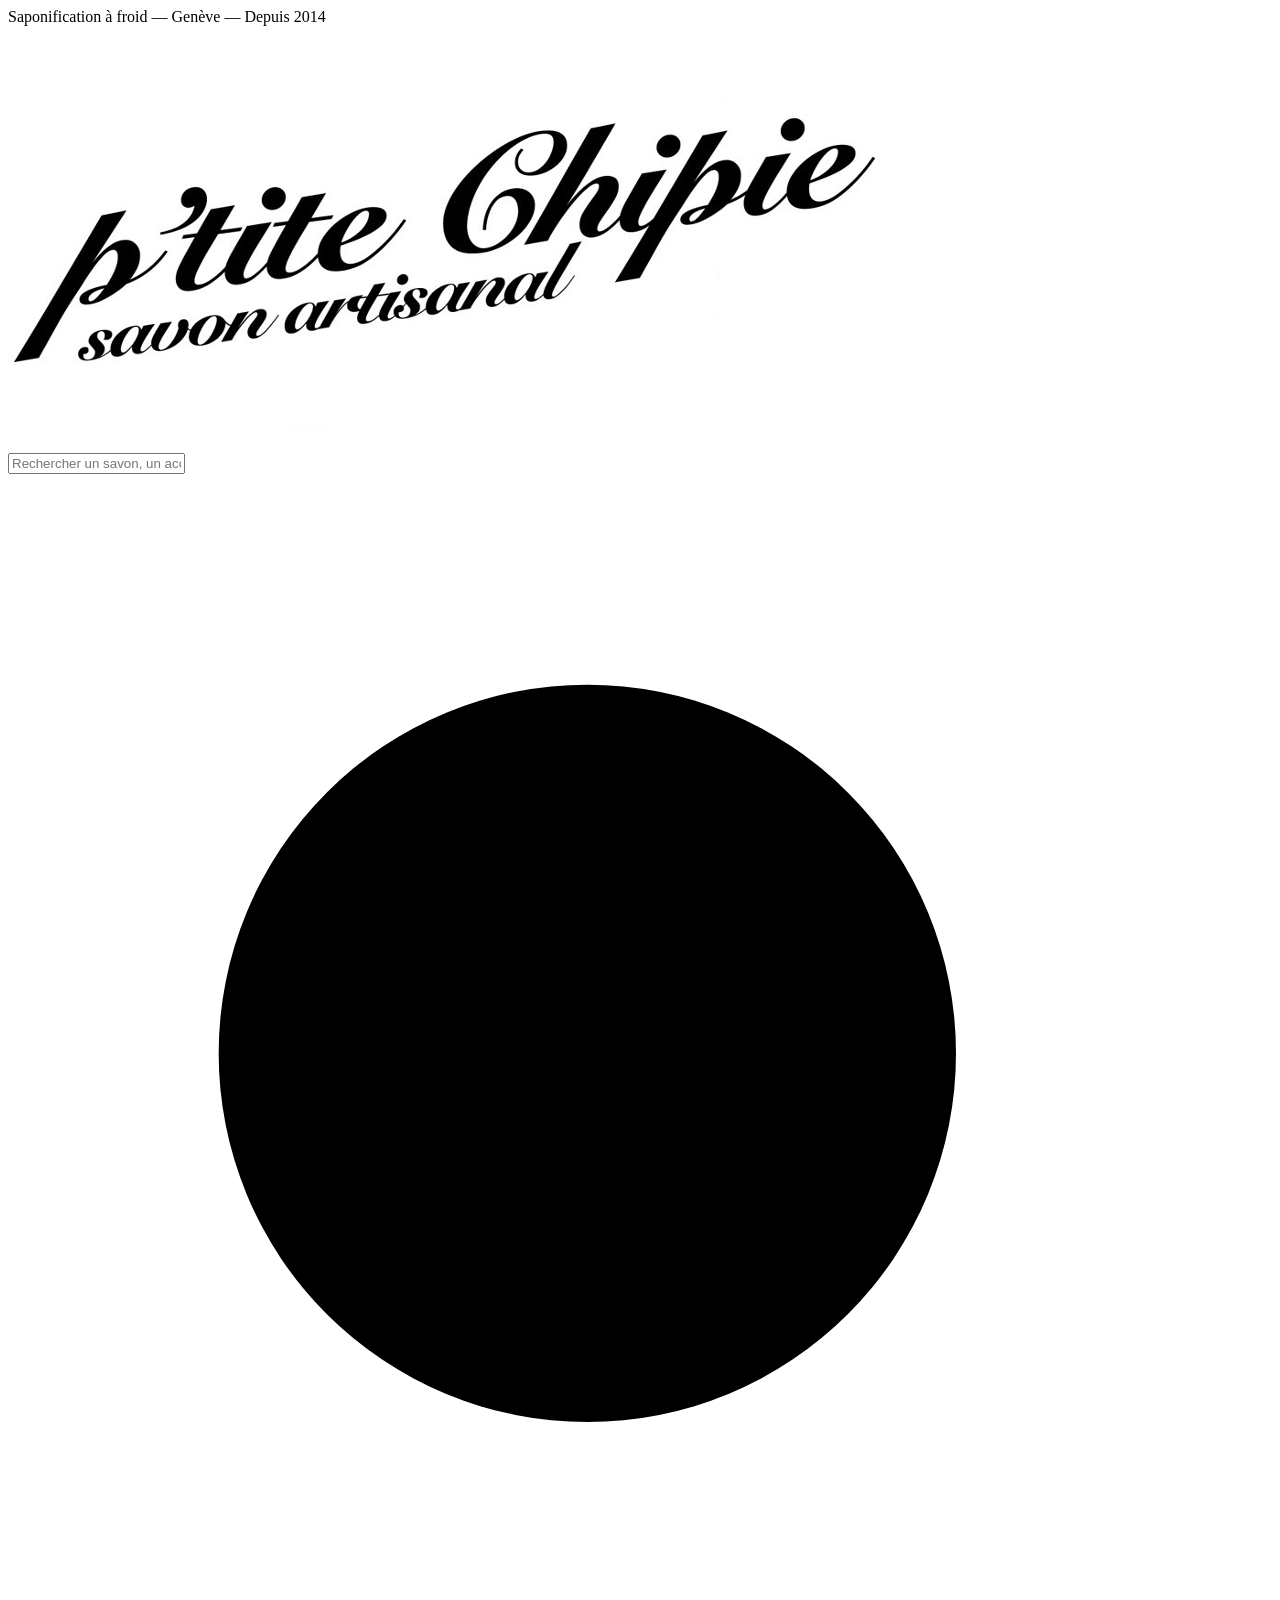
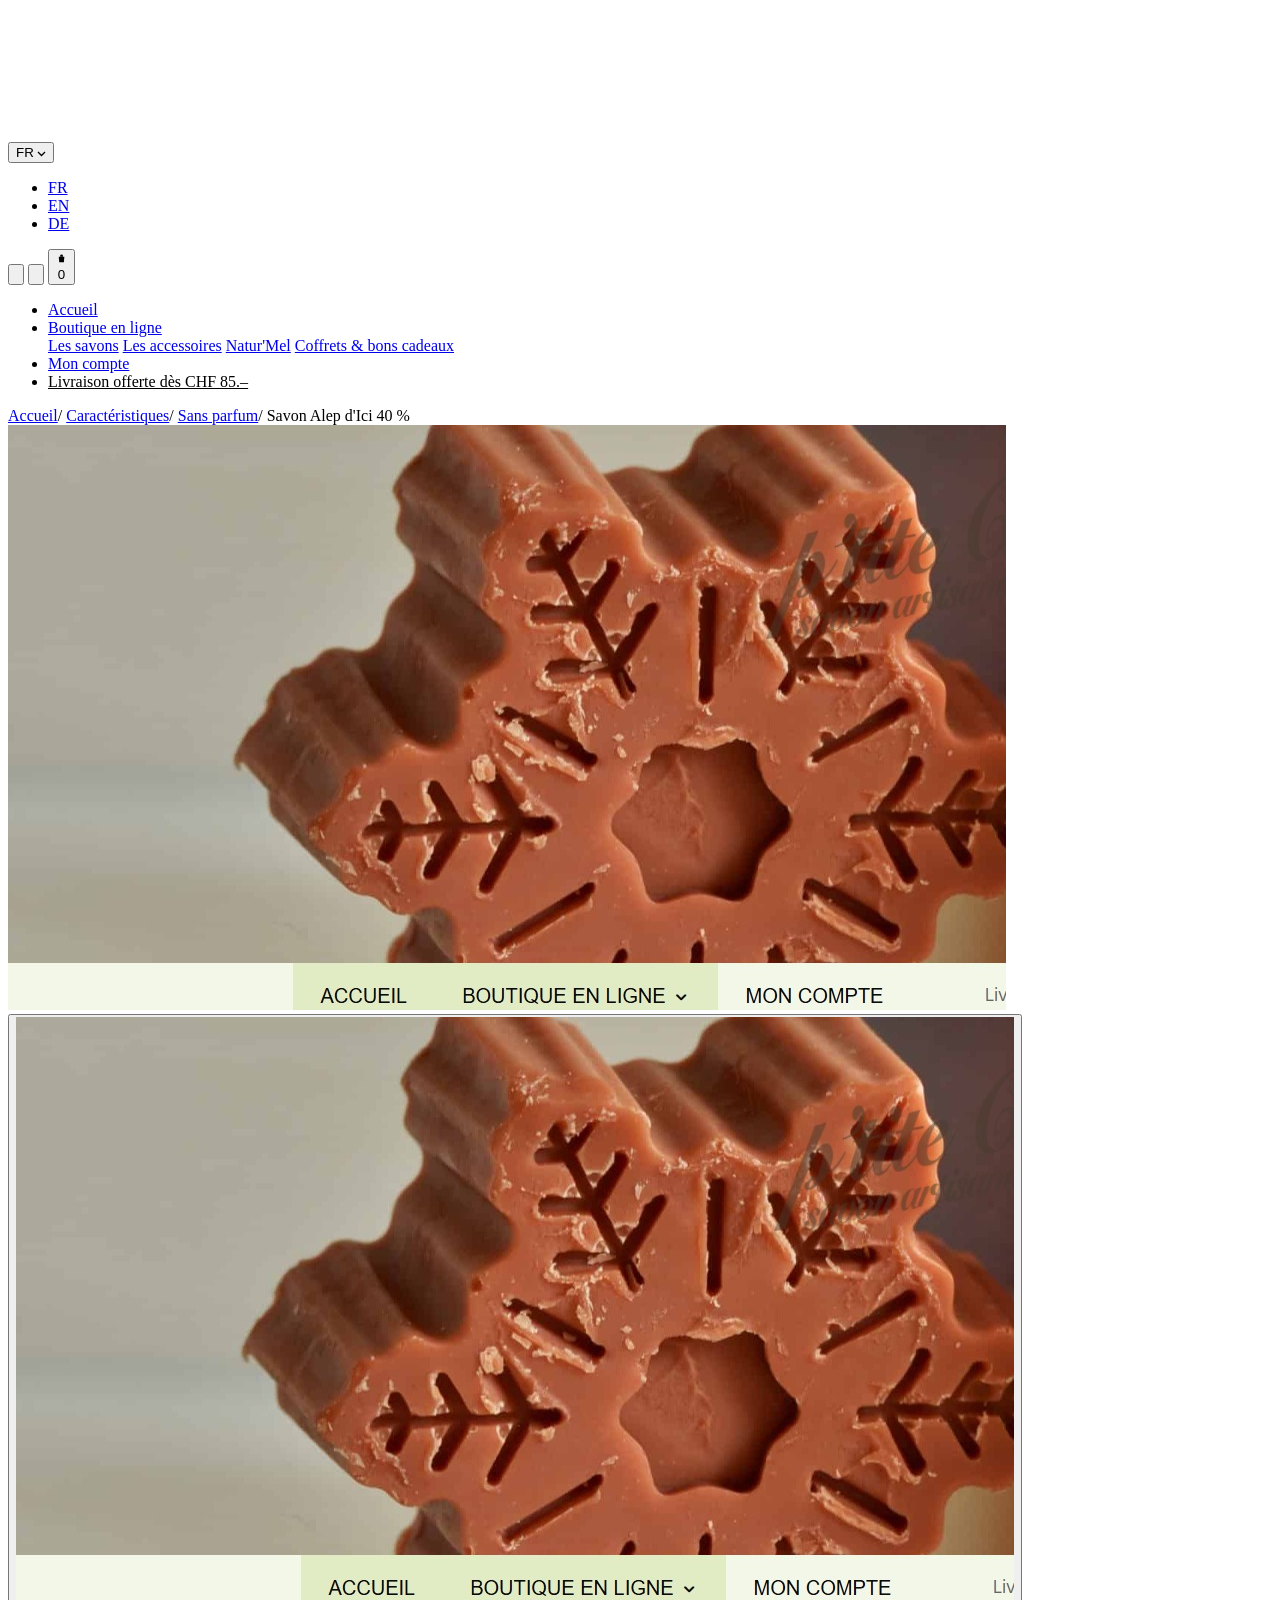
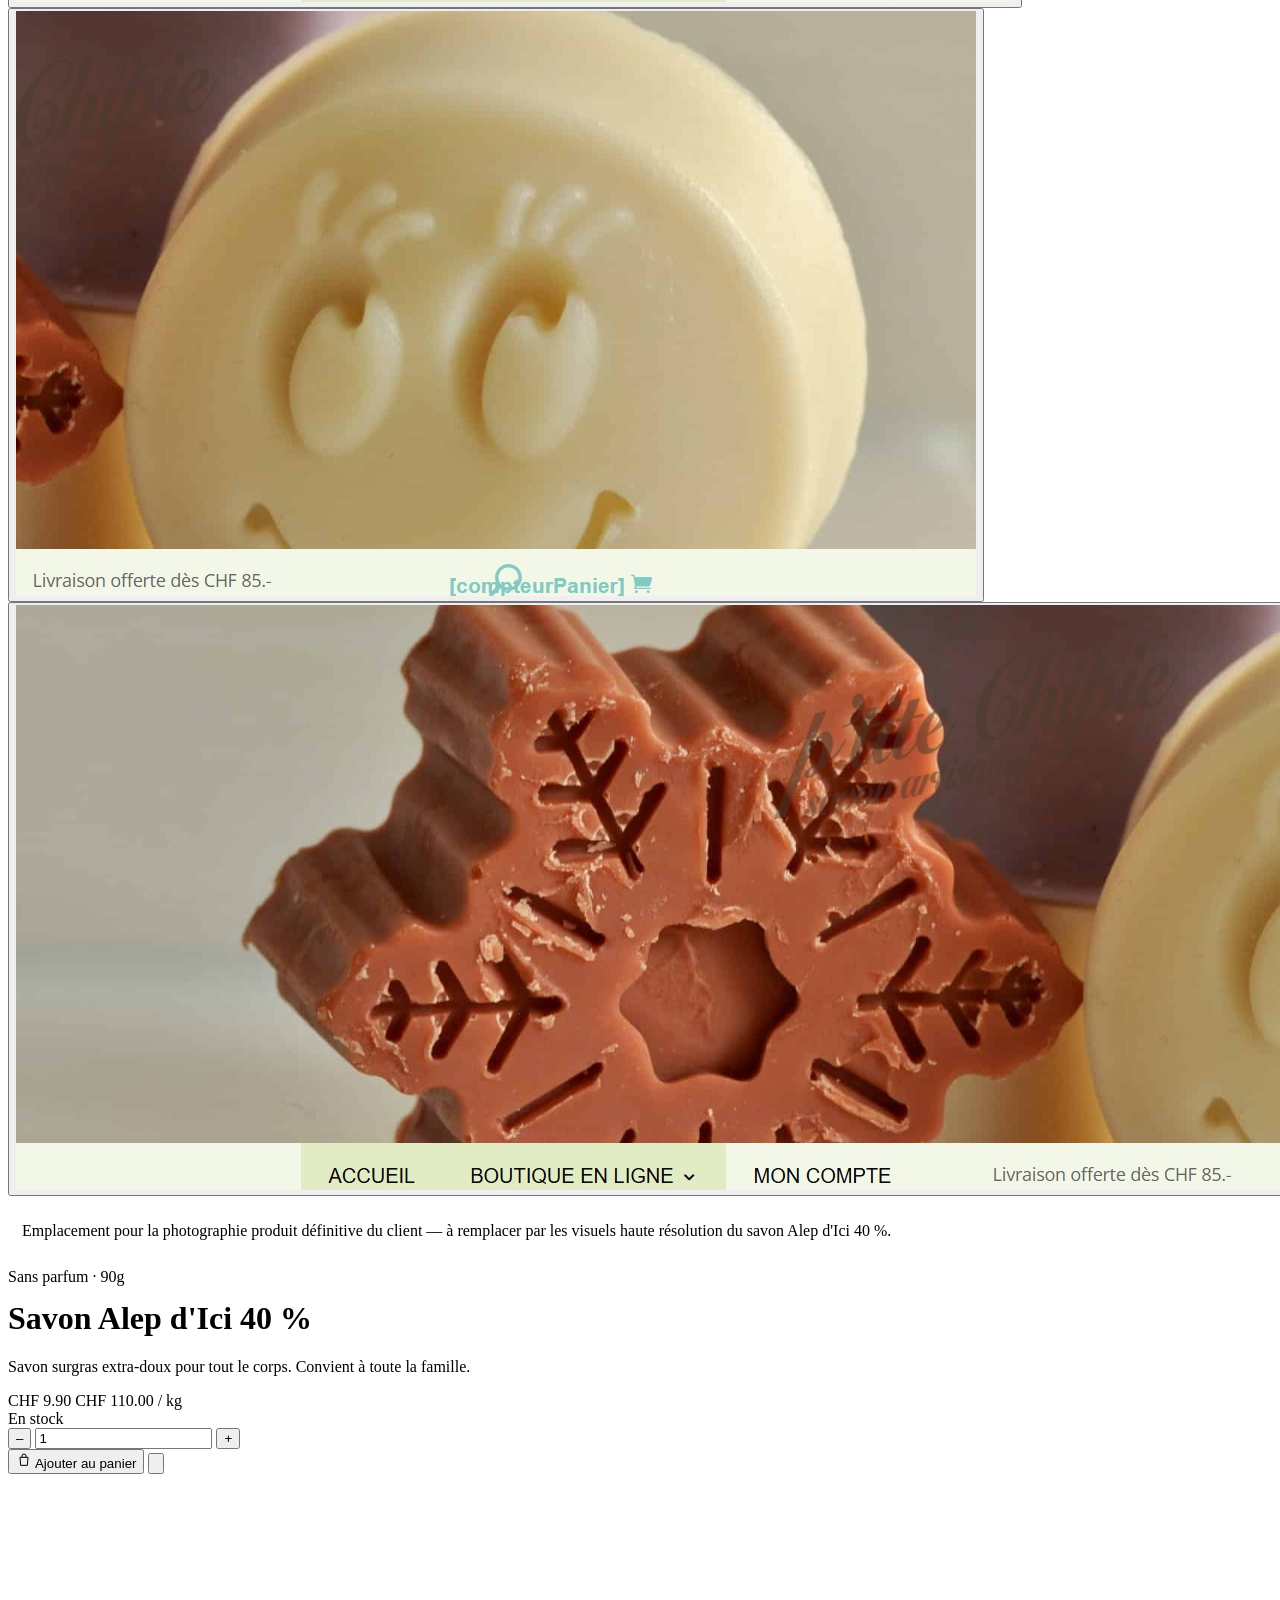
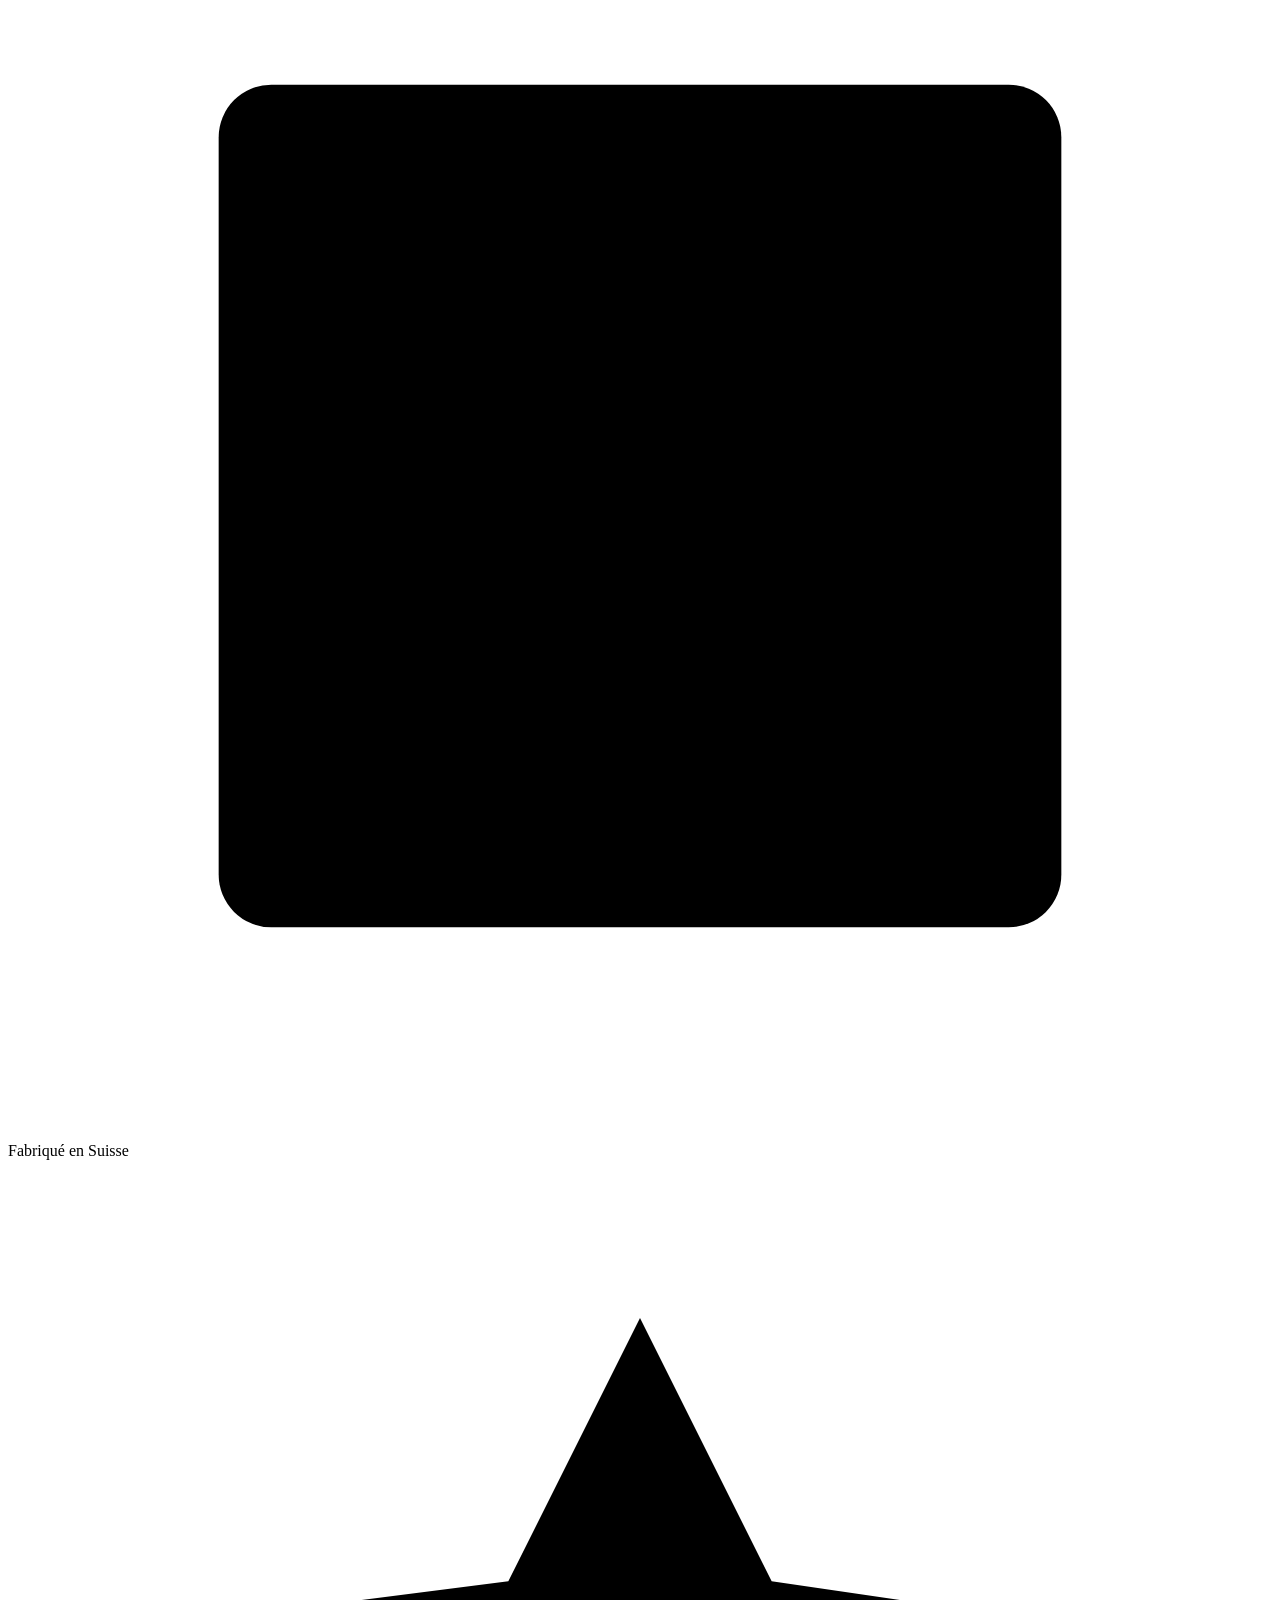
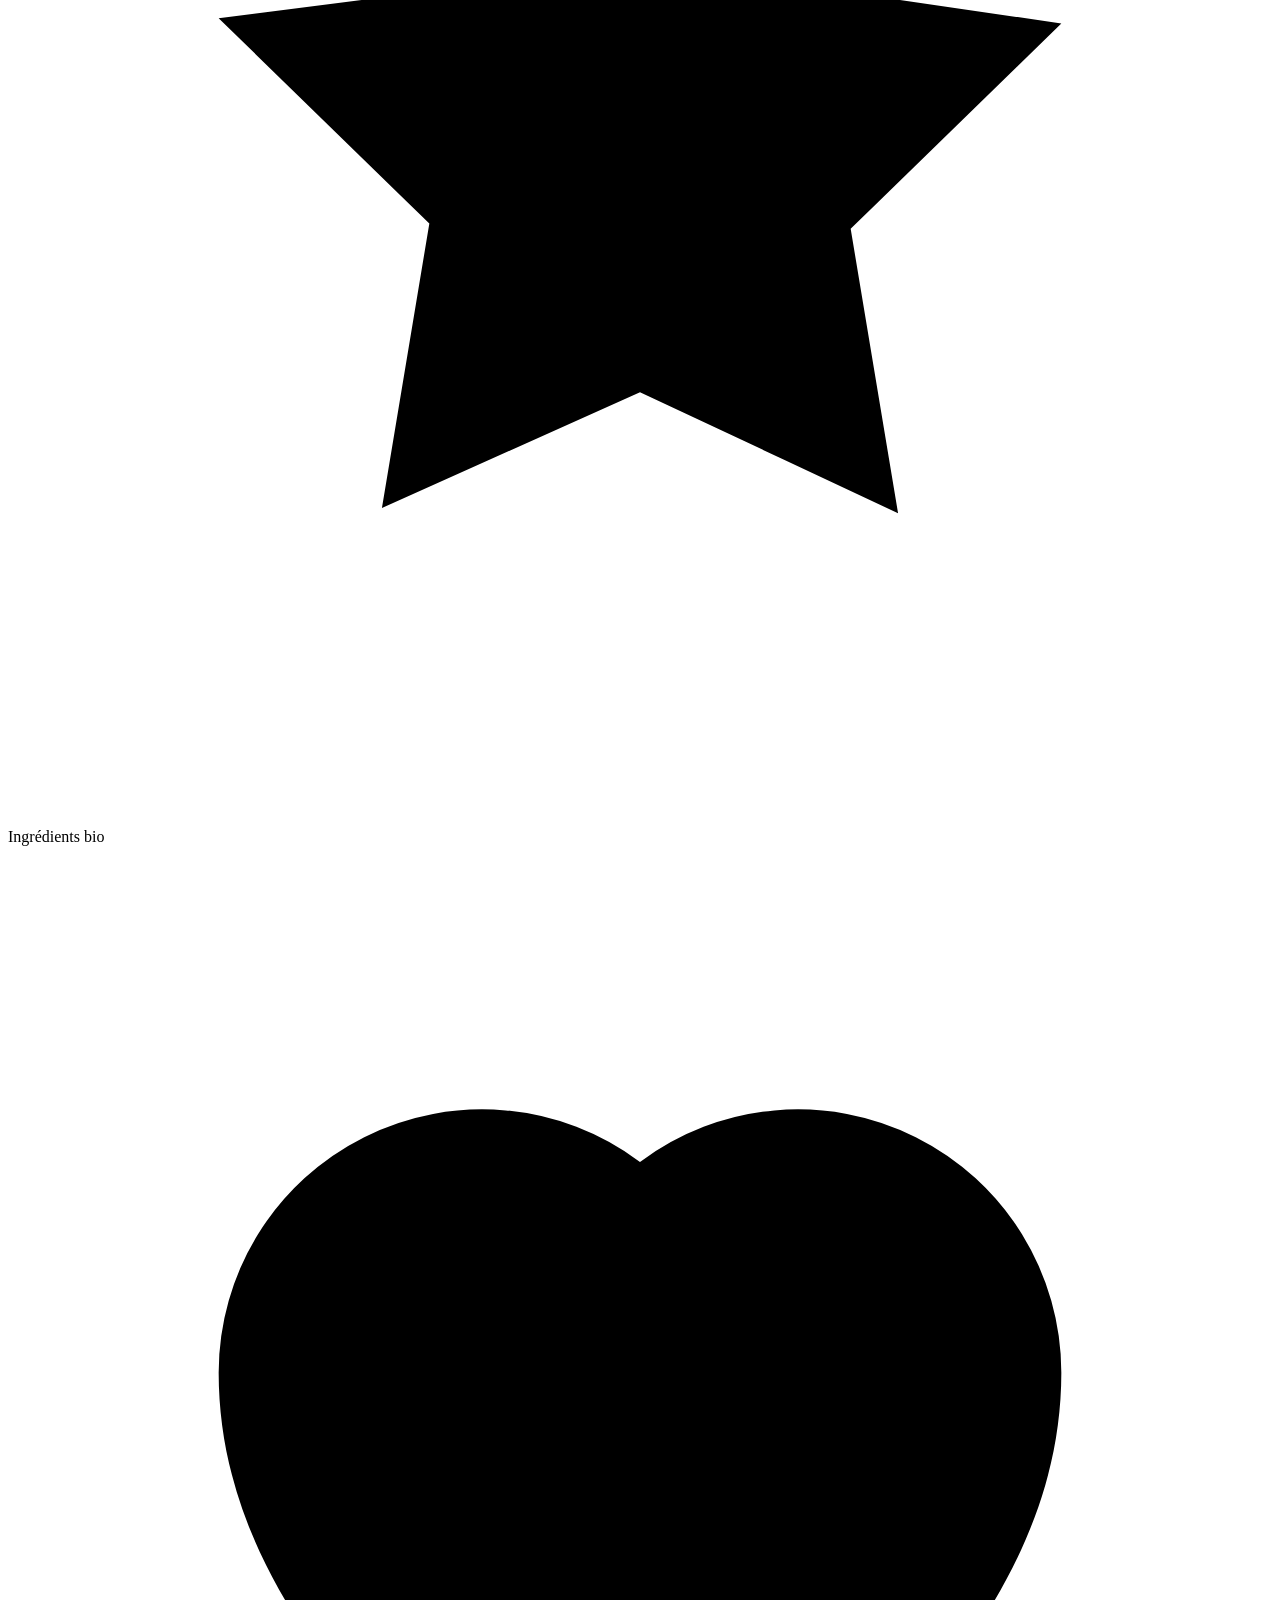
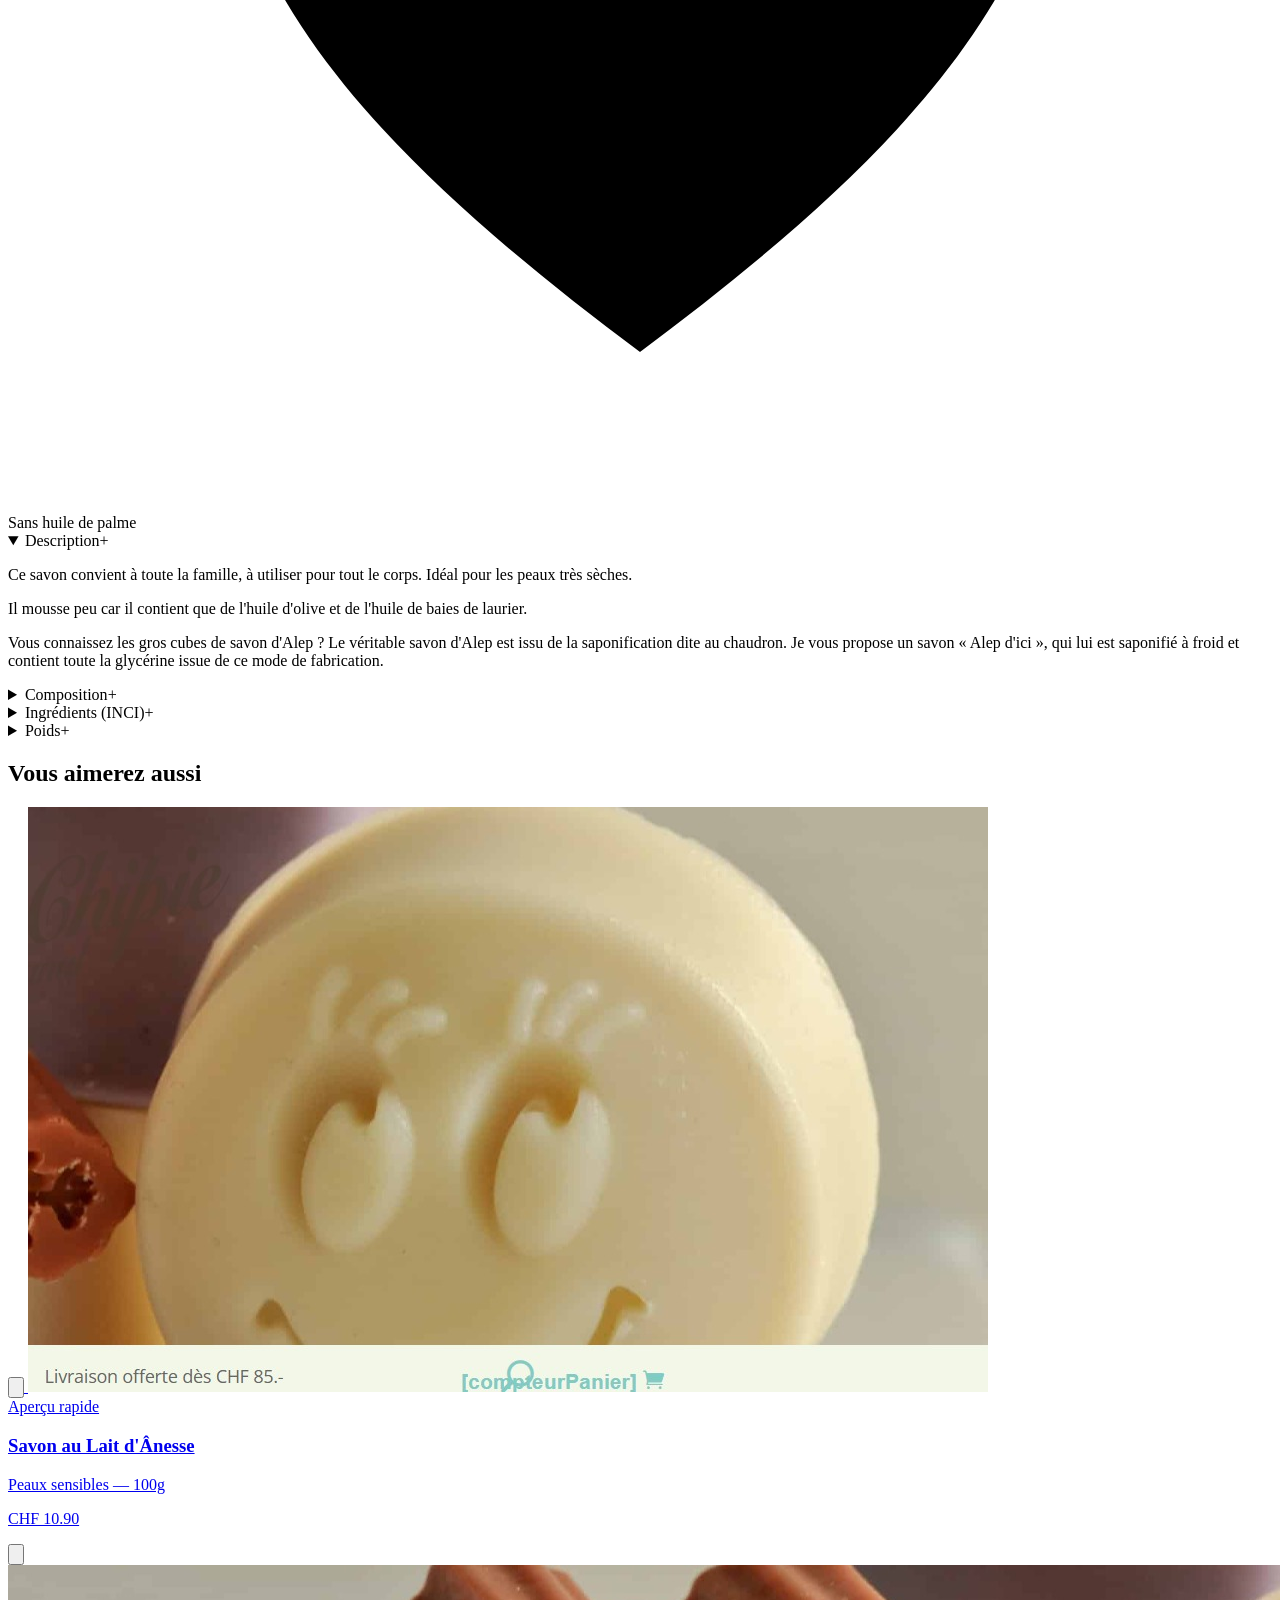
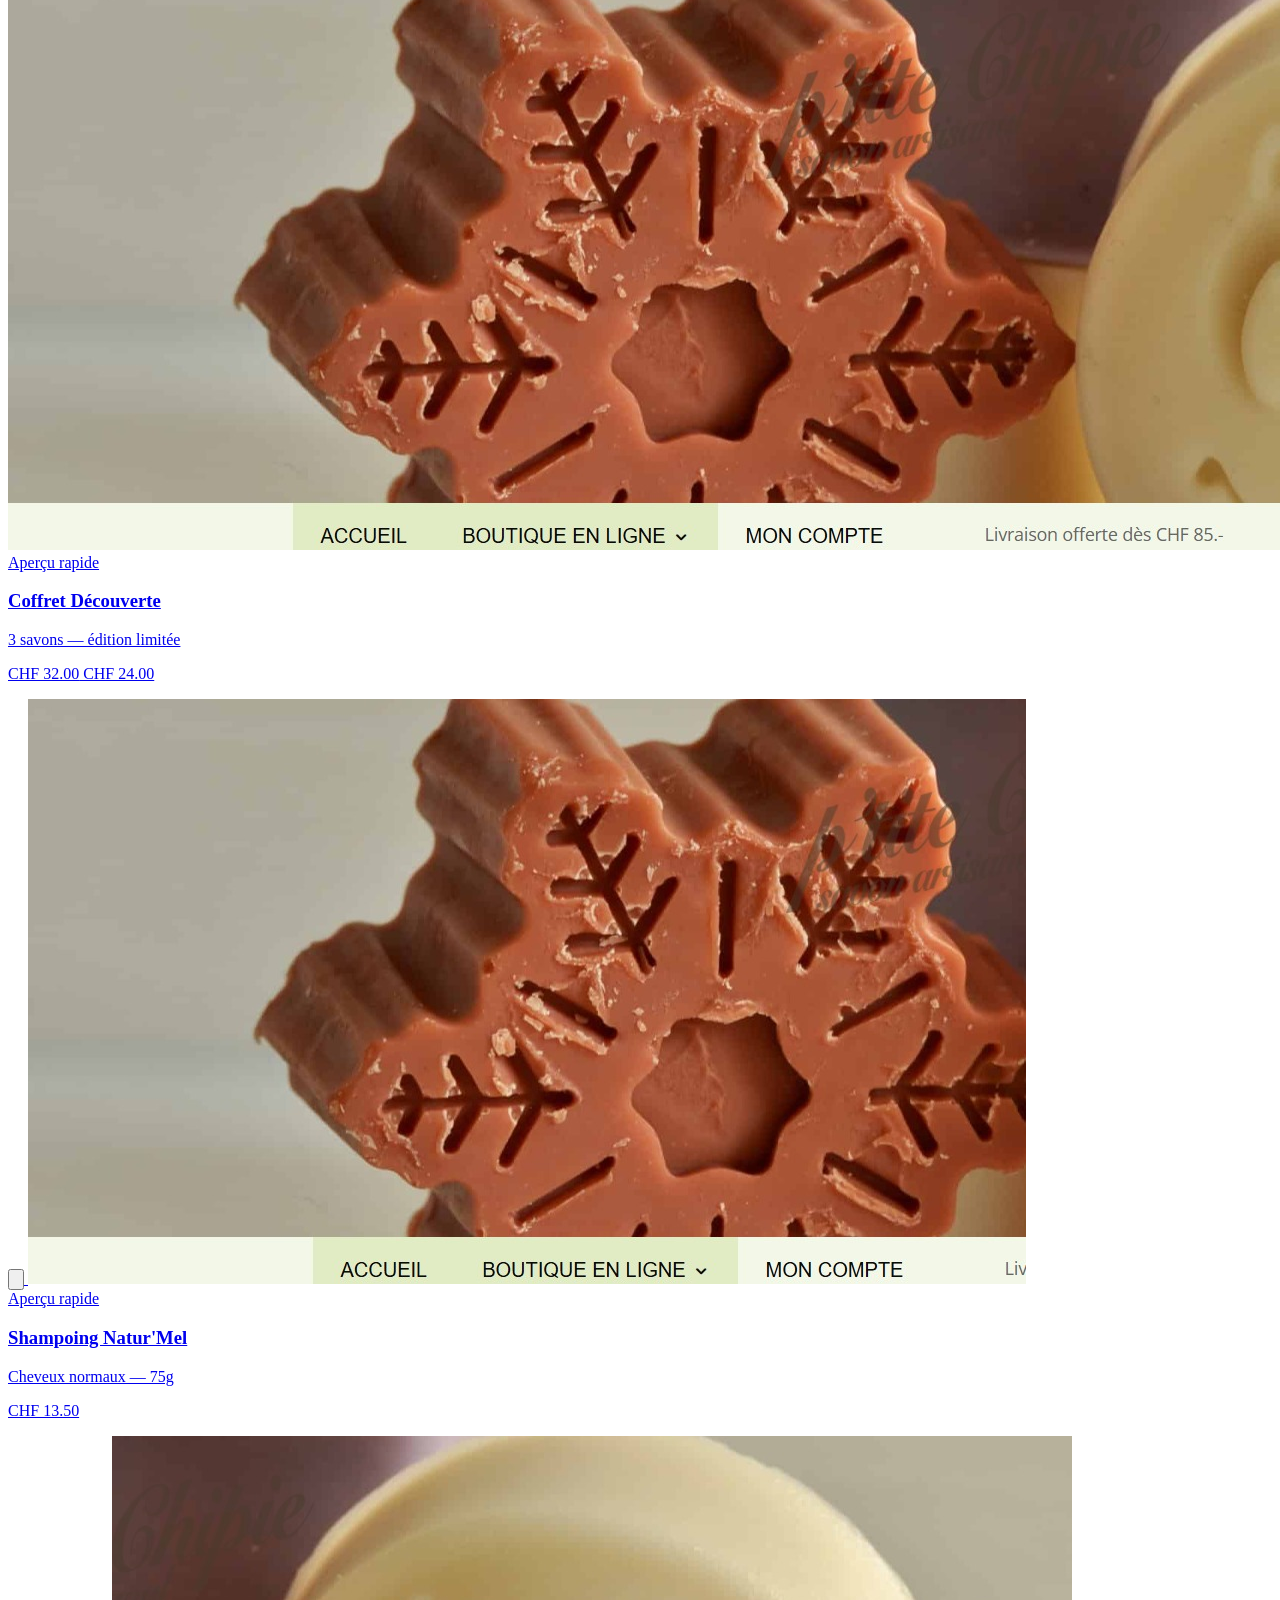
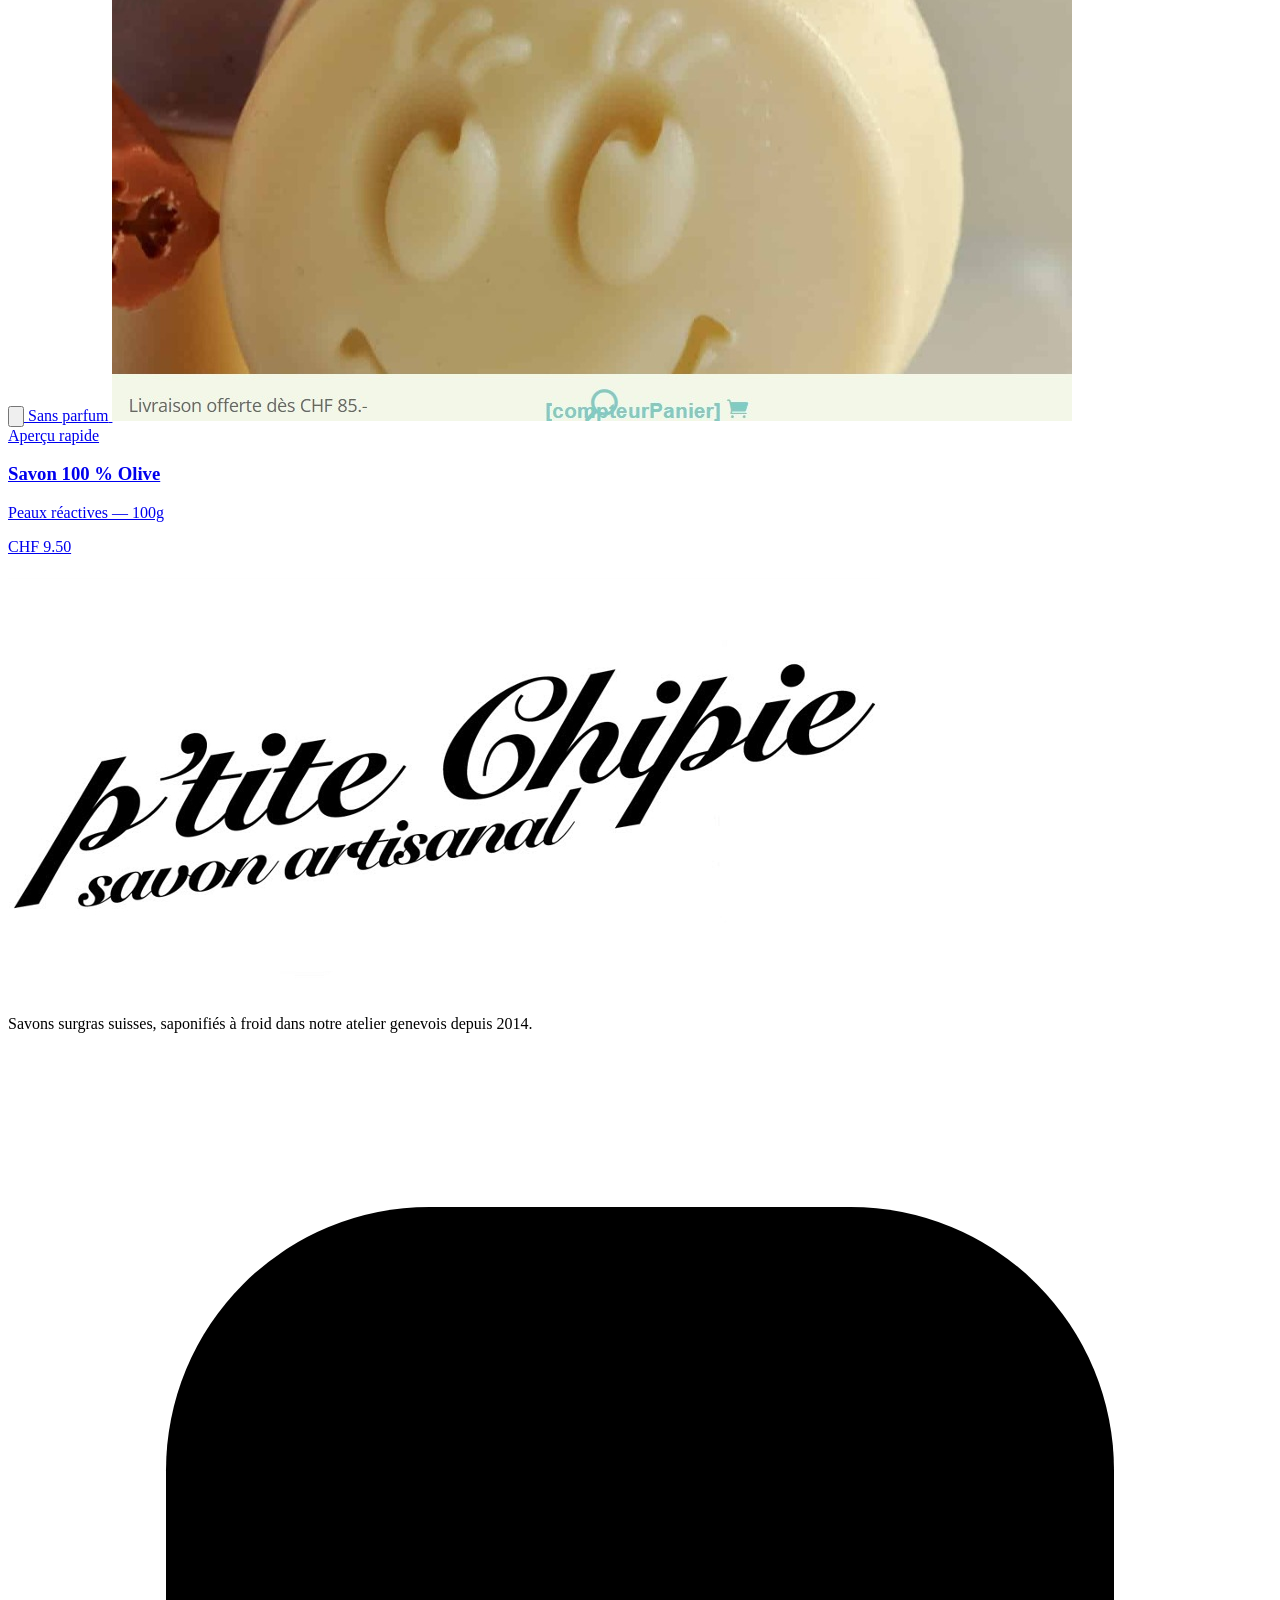
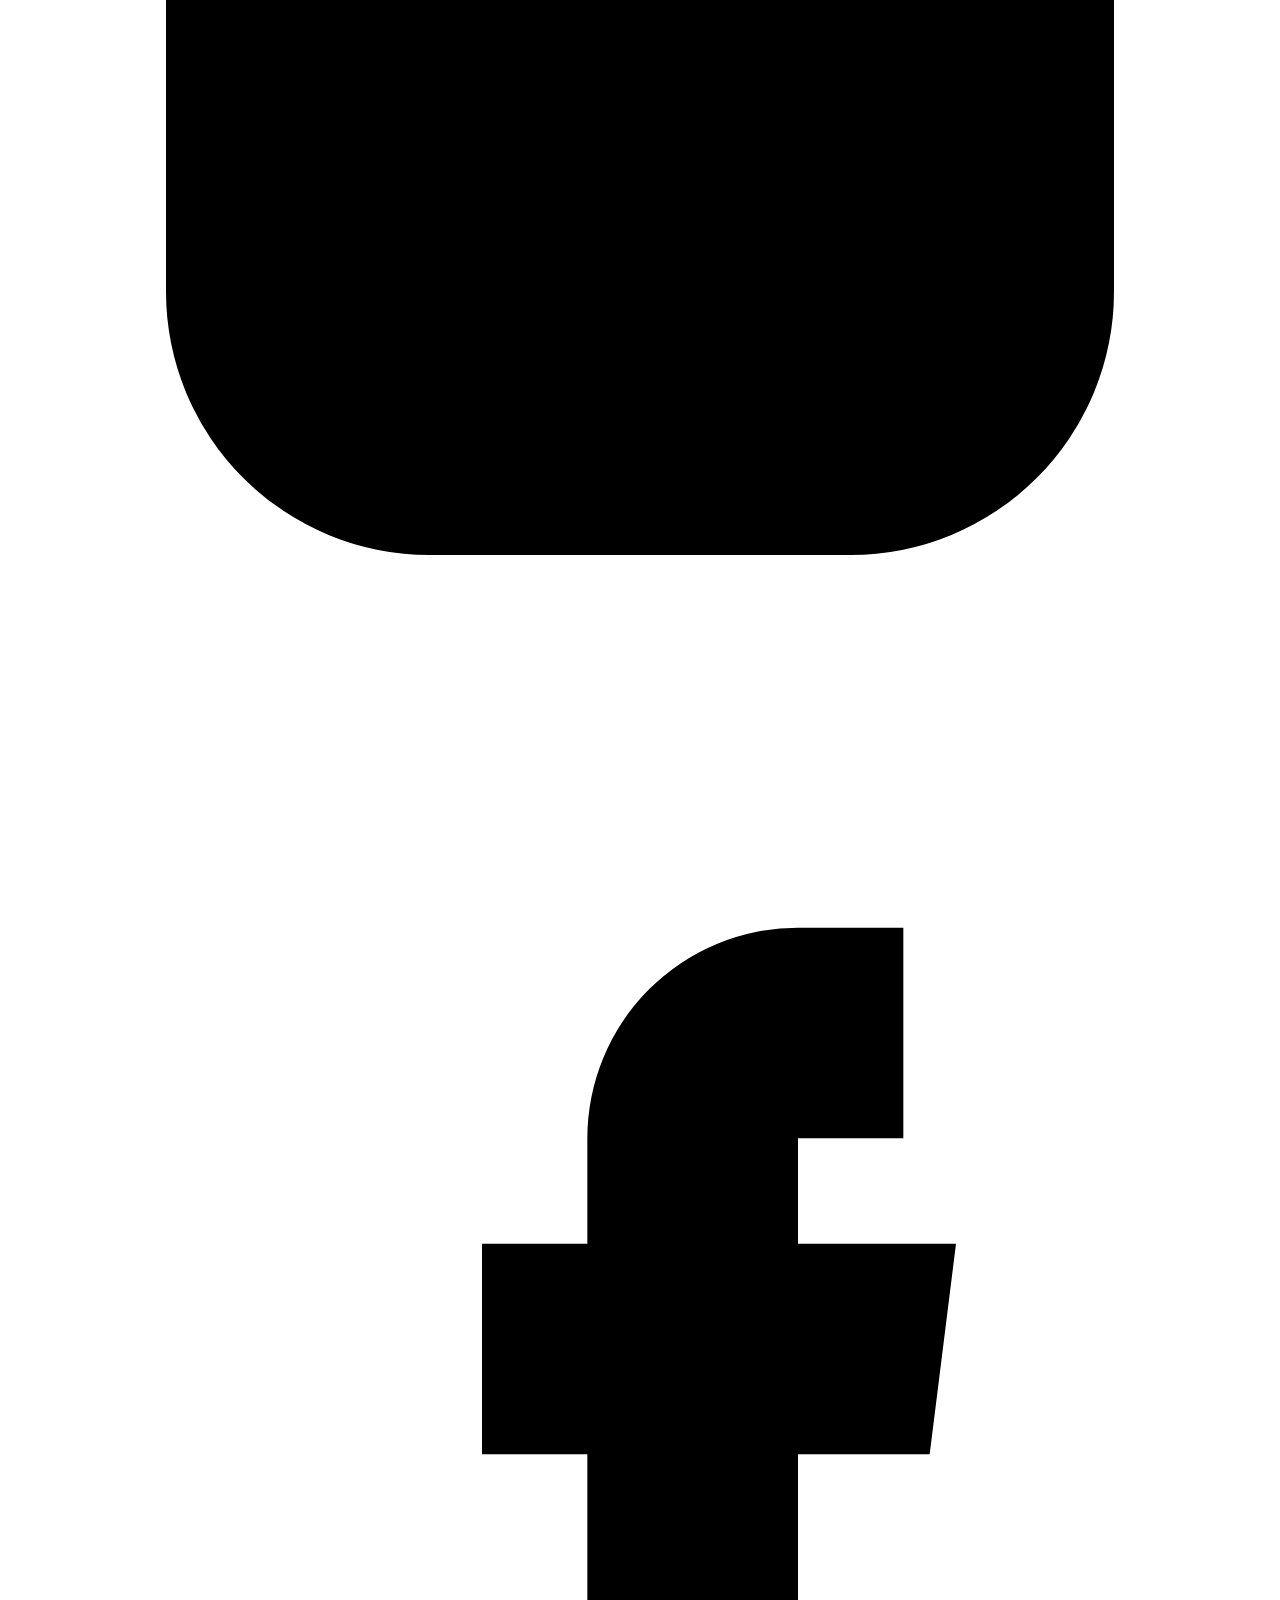
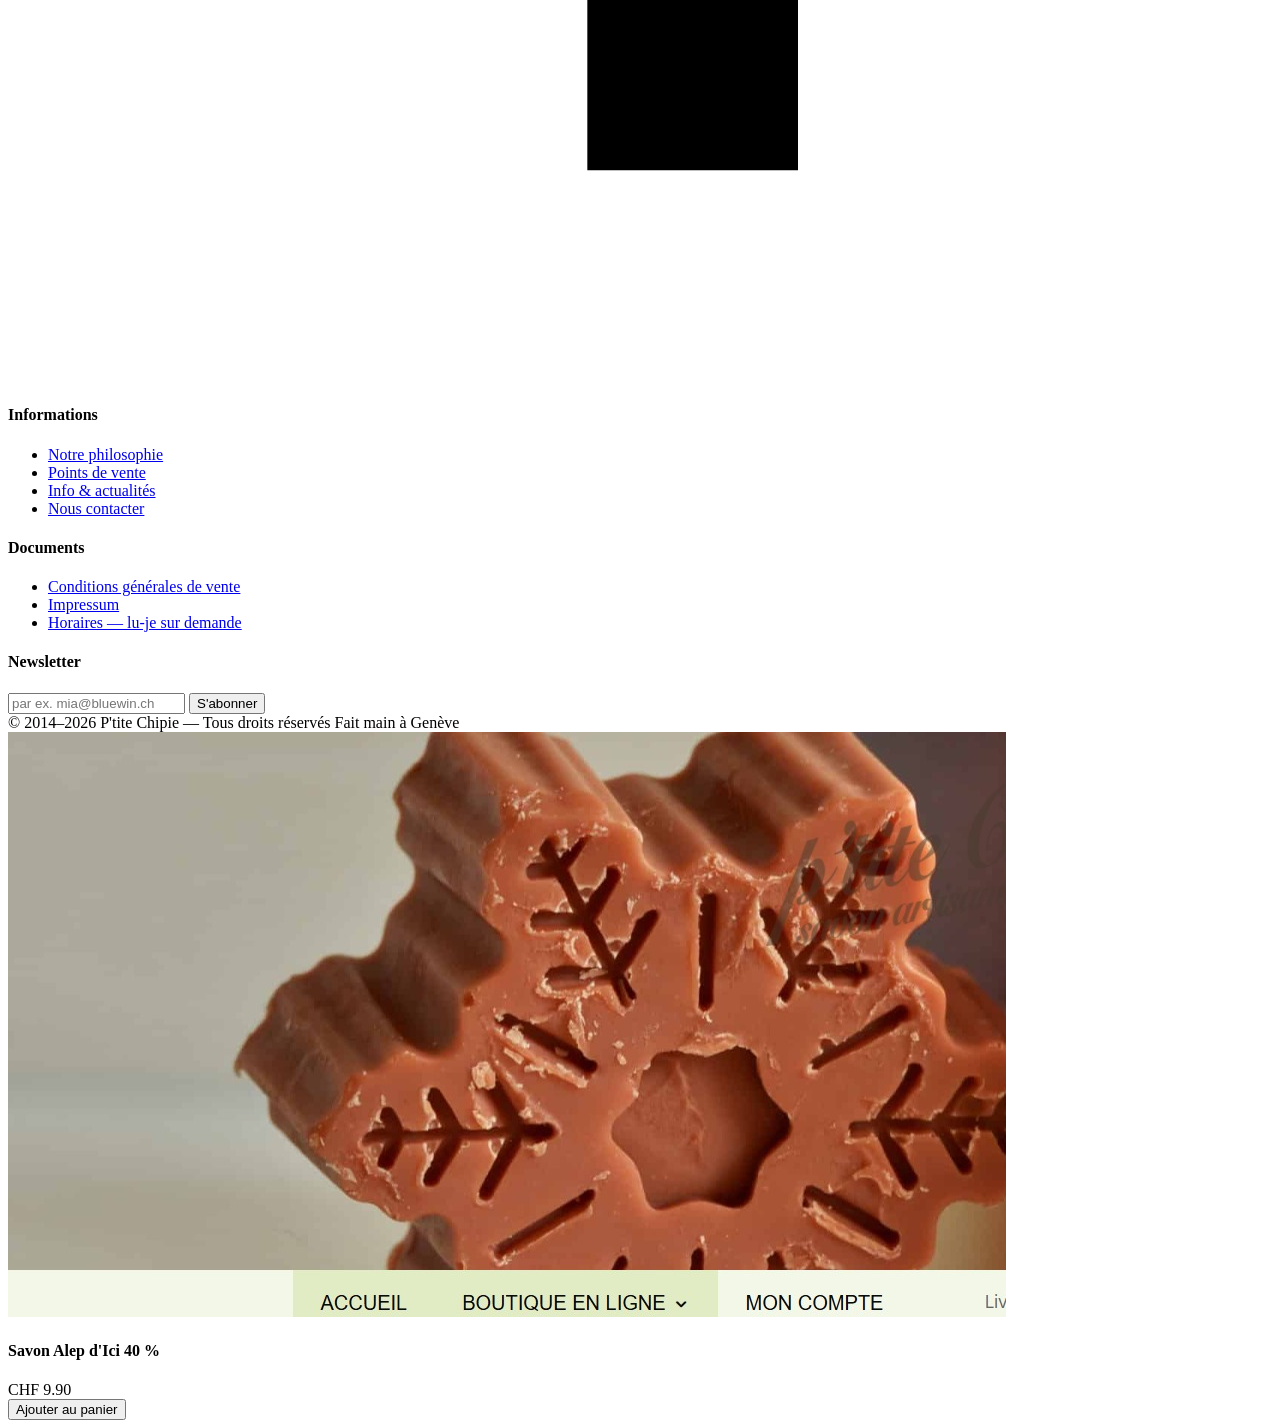
==== commit d57a91bf: "Add files via upload" ====
--- a/produit.html
+++ b/produit.html
@@ -48,24 +48,25 @@
       </button>
     </div>
   </div>
-
-  <nav class="header-nav">
-    <ul>
-      <li><a href="index.html">Accueil</a></li>
-      <li class="has-dropdown">
-        <a href="#">Boutique en ligne</a>
-        <div class="dropdown">
-          <a href="#">Les savons</a>
-          <a href="#">Les accessoires</a>
-          <a href="#">Natur'Mel</a>
-          <a href="#">Coffrets &amp; bons cadeaux</a>
-        </div>
-      </li>
-      <li><a href="#">Mon compte</a></li>
-      <li><a href="#" style="text-transform:none;font-family:var(--sans);color:var(--ink-45)">Livraison offerte dès CHF 85.–</a></li>
-    </ul>
-  </nav>
 </header>
+
+<!-- ============ NAV — placed under the header, matches homepage ============ -->
+<nav class="site-nav">
+  <ul>
+    <li><a href="index.html">Accueil</a></li>
+    <li class="has-dropdown">
+      <a href="#">Boutique en ligne</a>
+      <div class="dropdown">
+        <a href="#">Les savons</a>
+        <a href="#">Les accessoires</a>
+        <a href="#">Natur'Mel</a>
+        <a href="#">Coffrets &amp; bons cadeaux</a>
+      </div>
+    </li>
+    <li><a href="#">Mon compte</a></li>
+    <li><a href="#" style="text-transform:none;font-family:var(--sans);color:var(--ink-45)">Livraison offerte dès CHF 85.–</a></li>
+  </ul>
+</nav>
 
 <div class="wrap">
   <div class="breadcrumb">
